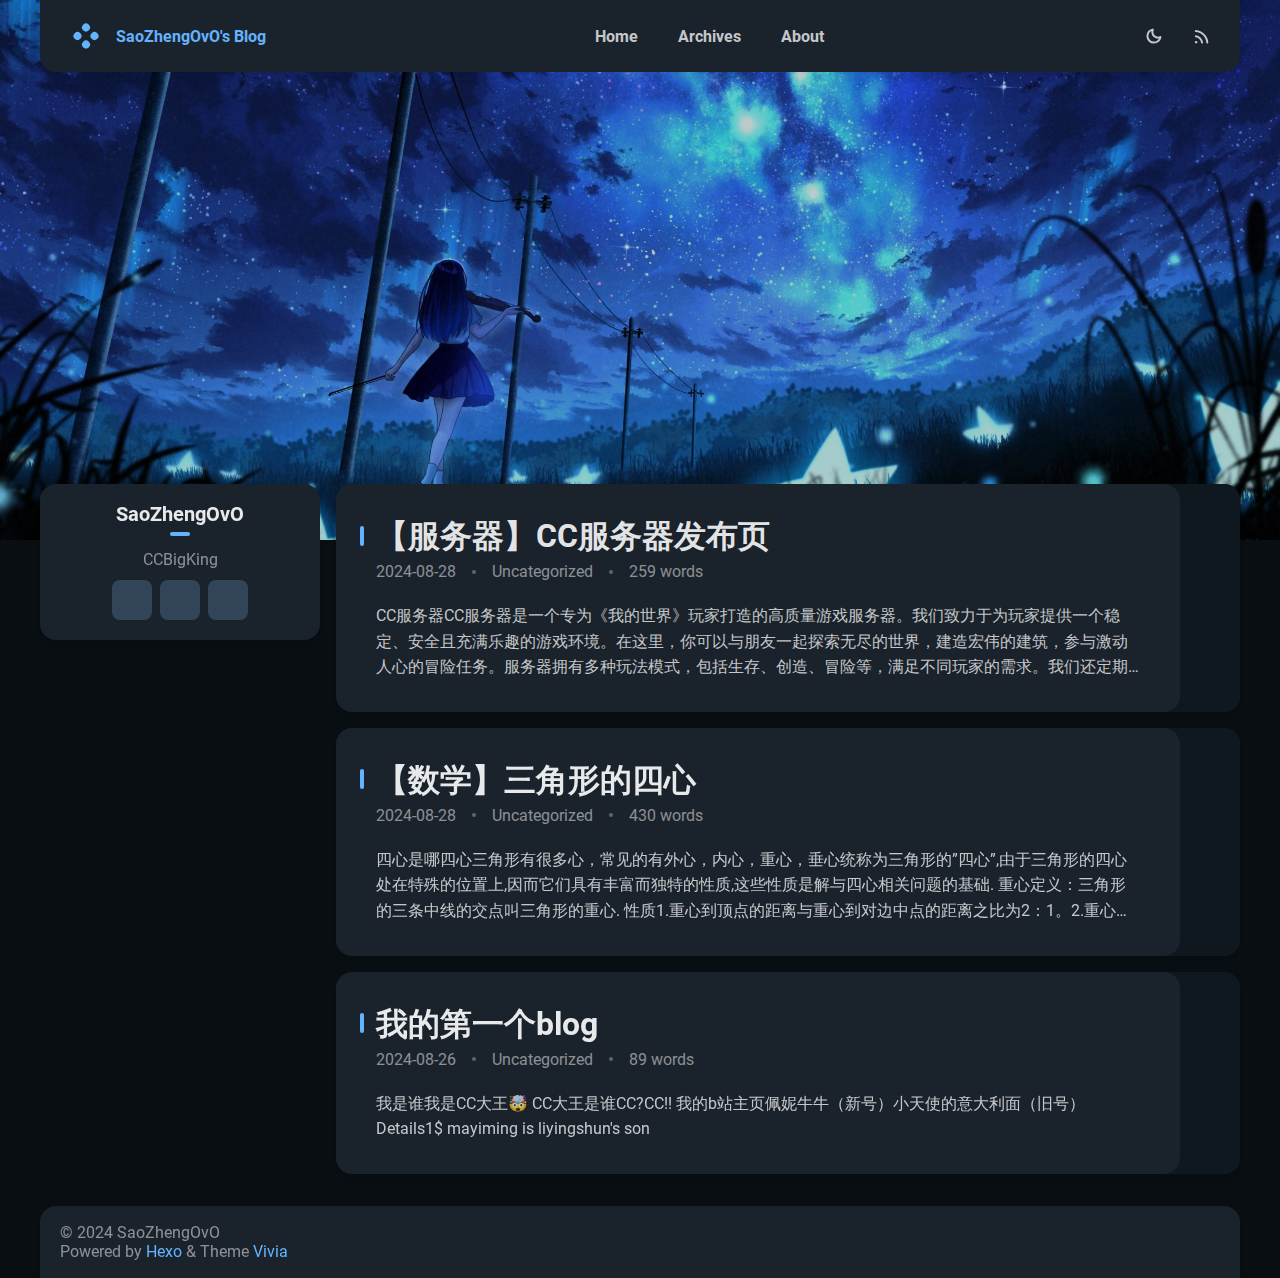
==== index.html @ dea4bc6b "Site updated: 2024-09-16 22:11:52" ====
<!DOCTYPE html>


<html theme="dark" showBanner="true" hasBanner="true" > 
<link href="https://cdn.staticfile.org/font-awesome/6.4.2/css/fontawesome.min.css" rel="stylesheet">
<link href="https://cdn.staticfile.org/font-awesome/6.4.2/css/brands.min.css" rel="stylesheet">
<link href="https://cdn.staticfile.org/font-awesome/6.4.2/css/solid.min.css" rel="stylesheet">
<script src="/js/color.global.min.js" ></script>
<script src="/js/load-settings.js" ></script>
<head>
  <meta charset="utf-8">
  
  
  

  
  <title>SaoZhengOvO&#39;s Blog</title>
  <meta name="viewport" content="width=device-width, initial-scale=1, shrink-to-fit=no">

  <link rel="preload" href="/css/fonts/Roboto-Regular.ttf" as="font" type="font/ttf" crossorigin="anonymous">
  <link rel="preload" href="/css/fonts/Roboto-Bold.ttf" as="font" type="font/ttf" crossorigin="anonymous">

  <meta name="description" content="SaoZhengOvO’s Personal Blog">
<meta property="og:type" content="website">
<meta property="og:title" content="SaoZhengOvO&#39;s Blog">
<meta property="og:url" content="https://saozhengovo.github.io/index.html">
<meta property="og:site_name" content="SaoZhengOvO&#39;s Blog">
<meta property="og:description" content="SaoZhengOvO’s Personal Blog">
<meta property="og:locale">
<meta property="article:author" content="SaoZhengOvO">
<meta name="twitter:card" content="summary">
  
    <link rel="alternate" href="/atom.xml" title="SaoZhengOvO's Blog" type="application/atom+xml">
  
  
    <link rel="shortcut icon" href="/ICON.ico">
  
  
<link rel="stylesheet" href="/css/style.css">

<meta name="generator" content="Hexo 7.3.0"></head>

<body>
  
  
    
<div id="banner" class=" is_home ">
  <img src="/Banner.jpg" itemprop="image">
  <div id="banner-dim"></div>
</div>
 
   
  <div id="main-grid" class="  ">
    <div id="nav" class=" is_home "  >
      <navbar id="navbar">
  <nav id="title-nav">
    <a href="/">
      <div id="vivia-logo">
        <div class="dot"></div>
        <div class="dot"></div>
        <div class="dot"></div>
        <div class="dot"></div>
      </div>
      <div>SaoZhengOvO's Blog </div>
    </a>
  </nav>
  <nav id="main-nav">
    
      <a class="main-nav-link" href="/">Home</a>
    
      <a class="main-nav-link" href="/archives">Archives</a>
    
      <a class="main-nav-link" href="/about">About</a>
    
  </nav>
  <nav id="sub-nav">
    <a id="theme-btn" class="nav-icon">
      <span class="light-mode-icon"><svg xmlns="http://www.w3.org/2000/svg" height="20" viewBox="0 -960 960 960" width="20"><path d="M438.5-829.913v-48q0-17.452 11.963-29.476 11.964-12.024 29.326-12.024 17.363 0 29.537 12.024t12.174 29.476v48q0 17.452-11.963 29.476-11.964 12.024-29.326 12.024-17.363 0-29.537-12.024T438.5-829.913Zm0 747.826v-48q0-17.452 11.963-29.476 11.964-12.024 29.326-12.024 17.363 0 29.537 12.024t12.174 29.476v48q0 17.452-11.963 29.476-11.964 12.024-29.326 12.024-17.363 0-29.537-12.024T438.5-82.087ZM877.913-438.5h-48q-17.452 0-29.476-11.963-12.024-11.964-12.024-29.326 0-17.363 12.024-29.537t29.476-12.174h48q17.452 0 29.476 11.963 12.024 11.964 12.024 29.326 0 17.363-12.024 29.537T877.913-438.5Zm-747.826 0h-48q-17.452 0-29.476-11.963-12.024-11.964-12.024-29.326 0-17.363 12.024-29.537T82.087-521.5h48q17.452 0 29.476 11.963 12.024 11.964 12.024 29.326 0 17.363-12.024 29.537T130.087-438.5Zm660.174-290.87-34.239 32q-12.913 12.674-29.565 12.174-16.653-.5-29.327-13.174-12.674-12.673-12.554-28.826.12-16.152 12.794-28.826l33-35q12.913-12.674 30.454-12.674t30.163 12.847q12.709 12.846 12.328 30.826-.38 17.98-13.054 30.653ZM262.63-203.978l-32 34q-12.913 12.674-30.454 12.674t-30.163-12.847q-12.709-12.846-12.328-30.826.38-17.98 13.054-30.653l33.239-31q12.913-12.674 29.565-12.174 16.653.5 29.327 13.174 12.674 12.673 12.554 28.826-.12 16.152-12.794 28.826Zm466.74 33.239-32-33.239q-12.674-12.913-12.174-29.565.5-16.653 13.174-29.327 12.673-12.674 28.826-13.054 16.152-.38 28.826 12.294l35 33q12.674 12.913 12.674 30.454t-12.847 30.163q-12.846 12.709-30.826 12.328-17.98-.38-30.653-13.054ZM203.978-697.37l-34-33q-12.674-12.913-13.174-29.945-.5-17.033 12.174-29.707t31.326-13.293q18.653-.62 31.326 13.054l32 34.239q11.674 12.913 11.174 29.565-.5 16.653-13.174 29.327-12.673 12.674-28.826 12.554-16.152-.12-28.826-12.794ZM480-240q-100 0-170-70t-70-170q0-100 70-170t170-70q100 0 170 70t70 170q0 100-70 170t-170 70Zm-.247-82q65.703 0 111.475-46.272Q637-414.544 637-480.247t-45.525-111.228Q545.95-637 480.247-637t-111.475 45.525Q323-545.95 323-480.247t45.525 111.975Q414.05-322 479.753-322ZM481-481Z"/></svg></span>
      <span class="dark-mode-icon"><svg xmlns="http://www.w3.org/2000/svg" height="20" viewBox="0 -960 960 960" width="20"><path d="M480.239-116.413q-152.63 0-258.228-105.478Q116.413-327.37 116.413-480q0-130.935 77.739-227.435t206.304-125.043q43.022-9.631 63.87 10.869t3.478 62.805q-8.891 22.043-14.315 44.463-5.424 22.42-5.424 46.689 0 91.694 64.326 155.879 64.325 64.186 156.218 64.186 24.369 0 46.978-4.946 22.609-4.945 44.413-14.076 42.826-17.369 62.967 1.142 20.142 18.511 10.511 61.054Q807.174-280 712.63-198.206q-94.543 81.793-232.391 81.793Zm0-95q79.783 0 143.337-40.217 63.554-40.218 95.793-108.283-15.608 4.044-31.097 5.326-15.49 1.283-31.859.805-123.706-4.066-210.777-90.539-87.071-86.473-91.614-212.092-.24-16.369.923-31.978 1.164-15.609 5.446-30.978-67.826 32.478-108.282 96.152Q211.652-559.543 211.652-480q0 111.929 78.329 190.258 78.329 78.329 190.258 78.329ZM466.13-465.891Z"/></svg></span>
    </a>
    
      <a id="nav-rss-link" class="nav-icon mobile-hide" href="/atom.xml" title="RSS Feed">
        <svg xmlns="http://www.w3.org/2000/svg" height="20" viewBox="0 -960 960 960" width="20"><path d="M198-120q-25.846 0-44.23-18.384-18.384-18.385-18.384-44.23 0-25.846 18.384-44.23 18.384-18.385 44.23-18.385 25.846 0 44.23 18.385 18.384 18.384 18.384 44.23 0 25.845-18.384 44.23Q223.846-120 198-120Zm538.385 0q-18.846 0-32.923-13.769-14.076-13.769-15.922-33.23-8.692-100.616-51.077-188.654-42.385-88.039-109.885-155.539-67.5-67.501-155.539-109.885Q283-663.462 182.385-672.154q-19.461-1.846-33.23-16.23-13.769-14.385-13.769-33.846t14.076-32.922q14.077-13.461 32.923-12.23 120.076 8.692 226.038 58.768 105.961 50.077 185.73 129.846 79.769 79.769 129.846 185.731 50.077 105.961 58.769 226.038 1.231 18.846-12.538 32.922Q756.461-120 736.385-120Zm-252 0q-18.231 0-32.423-13.461t-18.653-33.538Q418.155-264.23 348.886-333.5q-69.27-69.27-166.501-84.423-20.077-4.462-33.538-18.961-13.461-14.5-13.461-33.346 0-19.076 13.884-33.23 13.884-14.153 33.115-10.922 136.769 15.384 234.384 112.999 97.615 97.615 112.999 234.384 3.231 19.23-10.538 33.115Q505.461-120 484.385-120Z"/></svg>
      </a>
    
    <div id="nav-menu-btn" class="nav-icon">
      <svg xmlns="http://www.w3.org/2000/svg" height="20" viewBox="0 -960 960 960" width="20"><path d="M177.37-252.282q-17.453 0-29.477-11.964-12.024-11.963-12.024-29.326t12.024-29.537q12.024-12.174 29.477-12.174h605.26q17.453 0 29.477 11.964 12.024 11.963 12.024 29.326t-12.024 29.537q-12.024 12.174-29.477 12.174H177.37Zm0-186.218q-17.453 0-29.477-11.963-12.024-11.964-12.024-29.326 0-17.363 12.024-29.537T177.37-521.5h605.26q17.453 0 29.477 11.963 12.024 11.964 12.024 29.326 0 17.363-12.024 29.537T782.63-438.5H177.37Zm0-186.217q-17.453 0-29.477-11.964-12.024-11.963-12.024-29.326t12.024-29.537q12.024-12.174 29.477-12.174h605.26q17.453 0 29.477 11.964 12.024 11.963 12.024 29.326t-12.024 29.537q-12.024 12.174-29.477 12.174H177.37Z"/></svg>
    </div>
  </nav>
</navbar>
<div id="nav-dropdown" class="hidden">
  <div id="dropdown-link-list">
    
      <a class="nav-dropdown-link" href="/">Home</a>
    
      <a class="nav-dropdown-link" href="/archives">Archives</a>
    
      <a class="nav-dropdown-link" href="/about">About</a>
    
    
      <a class="nav-dropdown-link" href="/atom.xml" title="RSS Feed">RSS</a>
     
    </div>
</div>
<script>
  let dropdownBtn = document.getElementById("nav-menu-btn");
  let dropdownEle = document.getElementById("nav-dropdown");
  dropdownBtn.onclick = function() {
    dropdownEle.classList.toggle("hidden");
  }
</script>
    </div>
    <div id="sidebar-wrapper">
      <sidebar id="sidebar">
  
    <div class="widget-wrap">
  <div class="info-card">
    <div class="avatar">
      
      <div class="img-dim"></div>
    </div>
    <div class="info">
      <div class="username">SaoZhengOvO </div>
      <div class="dot"></div>
      <div class="subtitle">CCBigKing </div>
      <div class="link-list">
        
          <a class="link-btn" target="_blank" rel="noopener" href="https://space.bilibili.com/556184286" title="BiliBili"><i class="fa-brands fa-bilibili"></i></a>
        
          <a class="link-btn" target="_blank" rel="noopener" href="https://store.steampowered.com" title="Steam"><i class="fa-brands fa-steam"></i></a>
        
          <a class="link-btn" target="_blank" rel="noopener" href="https://github.com/SaoZhengOvO" title="GitHub"><i class="fa-brands fa-github"></i></a>
         
      </div>  
    </div>
  </div>
</div>

  
  <div class="sticky">
    
      



    
      

    
  </div>
</sidebar>
    </div>
    <div id="content-body">
      
   


<article id="post-minecraft-server-post" class="h-entry article article-type-post" itemprop="blogPost" itemscope itemtype="https://schema.org/BlogPosting">
   
  <div class="article-inner">
    <div class="article-main">
      <header class="article-header">
        
<div class="main-title-bar">
  <div class="main-title-dot"></div>
  
    
      <h1 itemprop="name">
        <a class="p-name article-title" href="/2024/08/28/minecraft-server-post/">【服务器】CC服务器发布页</a>
      </h1>
    
  
</div>

        <div class='meta-info-bar'>
          <div class="meta-info">
  <time class="dt-published" datetime="2024-08-28T07:53:16.000Z" itemprop="datePublished">2024-08-28</time>
</div>
          <div class="need-seperator meta-info">
            <div class="meta-cate-flex">
  
    Uncategorized 
   
</div>
  
          </div>
          <div class="wordcount need-seperator meta-info">
            259 words 
          </div>
        </div>
        
      </header>
      <div class="e-content article-entry" itemprop="articleBody">
        
          <div class="truncate-text">
            
              CC服务器CC服务器是一个专为《我的世界》玩家打造的高质量游戏服务器。我们致力于为玩家提供一个稳定、安全且充满乐趣的游戏环境。在这里，你可以与朋友一起探索无尽的世界，建造宏伟的建筑，参与激动人心的冒险任务。服务器拥有多种玩法模式，包括生存、创造、冒险等，满足不同玩家的需求。我们还定期举办各种活动和比赛，丰富玩家的游戏体验。无论你是新手还是老玩家，CC服务器都欢迎你的加入，让我们一起创造属于我们的《我的世界》传奇！（Powered by ChatGPT4o）
官方kook频道https://kook.top/kPOY9B

            
          </div>
        
      </div>

         
    </div>
    
     
    <a class="right-panel  non-pic  "
      
      href="/2024/08/28/minecraft-server-post/" 
    >
       
      <i class="fa-solid fa-angle-right non-pic"></i>
       
    </a>
     
  </div>
  
</article>






   


<article id="post-the-four-hearts-of-triangle" class="h-entry article article-type-post" itemprop="blogPost" itemscope itemtype="https://schema.org/BlogPosting">
   
  <div class="article-inner">
    <div class="article-main">
      <header class="article-header">
        
<div class="main-title-bar">
  <div class="main-title-dot"></div>
  
    
      <h1 itemprop="name">
        <a class="p-name article-title" href="/2024/08/28/the-four-hearts-of-triangle/">【数学】三角形的四心</a>
      </h1>
    
  
</div>

        <div class='meta-info-bar'>
          <div class="meta-info">
  <time class="dt-published" datetime="2024-08-28T07:53:16.000Z" itemprop="datePublished">2024-08-28</time>
</div>
          <div class="need-seperator meta-info">
            <div class="meta-cate-flex">
  
    Uncategorized 
   
</div>
  
          </div>
          <div class="wordcount need-seperator meta-info">
            430 words 
          </div>
        </div>
        
      </header>
      <div class="e-content article-entry" itemprop="articleBody">
        
          <div class="truncate-text">
            
              四心是哪四心三角形有很多心，常见的有外心，内心，重心，垂心统称为三角形的”四心”,由于三角形的四心处在特殊的位置上,因而它们具有丰富而独特的性质,这些性质是解与四心相关问题的基础.
重心定义：三角形的三条中线的交点叫三角形的重心.
性质1.重心到顶点的距离与重心到对边中点的距离之比为2：1。2.重心和三角形3个顶点的连线的任意一条连线将三角形面积平分。3.重心是三角形内到三边距离之积最大的点。
外心定义：三角形三边的垂直平分线的交点叫三角形的外心.
性质1.三角形的外接圆有且只有一个，其外心是唯一的，但一个圆的内接三角形却有无数个，这些三角形的外心重合。
内心定义：三角形的内心是三角形三条角平分线的交点(或内切圆的圆心)。
性质三角形的内心到三边的距离相等，都等于内切圆半径r
参考文章https://baijiahao.baidu.com/s?id=1603137927895039241https://zhuanlan.zhihu.com/p/191027421

            
          </div>
        
      </div>

         
    </div>
    
     
    <a class="right-panel  non-pic  "
      
      href="/2024/08/28/the-four-hearts-of-triangle/" 
    >
       
      <i class="fa-solid fa-angle-right non-pic"></i>
       
    </a>
     
  </div>
  
</article>






   


<article id="post-hello-world" class="h-entry article article-type-post" itemprop="blogPost" itemscope itemtype="https://schema.org/BlogPosting">
   
  <div class="article-inner">
    <div class="article-main">
      <header class="article-header">
        
<div class="main-title-bar">
  <div class="main-title-dot"></div>
  
    
      <h1 itemprop="name">
        <a class="p-name article-title" href="/2024/08/26/hello-world/">我的第一个blog</a>
      </h1>
    
  
</div>

        <div class='meta-info-bar'>
          <div class="meta-info">
  <time class="dt-published" datetime="2024-08-26T07:59:22.831Z" itemprop="datePublished">2024-08-26</time>
</div>
          <div class="need-seperator meta-info">
            <div class="meta-cate-flex">
  
    Uncategorized 
   
</div>
  
          </div>
          <div class="wordcount need-seperator meta-info">
            89 words 
          </div>
        </div>
        
      </header>
      <div class="e-content article-entry" itemprop="articleBody">
        
          <div class="truncate-text">
            
              我是谁我是CC大王🤯
CC大王是谁CC?CC!!
我的b站主页佩妮牛牛（新号）小天使的意大利面（旧号）
Details1$ mayiming is liyingshun&#x27;s son


            
          </div>
        
      </div>

         
    </div>
    
     
    <a class="right-panel  non-pic  "
      
      href="/2024/08/26/hello-world/" 
    >
       
      <i class="fa-solid fa-angle-right non-pic"></i>
       
    </a>
     
  </div>
  
</article>








    </div>
    <div id="footer-wrapper">
      <footer id="footer">
  
  <div id="footer-info" class="inner">
    
    &copy; 2024 SaoZhengOvO<br>
    Powered by <a href="https://hexo.io/" target="_blank">Hexo</a> & Theme <a target="_blank" rel="noopener" href="https://github.com/saicaca/hexo-theme-vivia">Vivia</a>
  </div>
</footer>

    </div>
    <div class="back-to-top-wrapper">
    <button id="back-to-top-btn" class="back-to-top-btn hide" onclick="topFunction()">
        <i class="fa-solid fa-angle-up"></i>
    </button>
</div>

<script>
    function topFunction() {
        window.scroll({ top: 0, behavior: 'smooth' });
    }
    let btn = document.getElementById('back-to-top-btn');
    function scrollFunction() {
        if (document.body.scrollTop > 600 || document.documentElement.scrollTop > 600) {
            btn.classList.remove('hide')
        } else {
            btn.classList.add('hide')
        }
    }
    window.onscroll = function() {
        scrollFunction();
    }
</script>

  </div>
  <script src="/js/light-dark-switch.js"></script>
</body>
</html>
---- css/style.css ----
:root {
  --neut-L90: rgba(255,255,255,0.9);
  --neut-L75: rgba(255,255,255,0.75);
  --neut-L50: rgba(255,255,255,0.5);
  --neut-L30: rgba(255,255,255,0.3);
  --neut-L10: rgba(255,255,255,0.1);
  --banner-dim: rgba(0,0,0,0.2);
  --primary-hue: 250;
  --main-title: rgba(255,255,255,0.9);
  --btn-content: var(--neut-L75);
  --btn-content-hover: var(--btn-content);
  --card-btn-bg: var(--card-background);
  --card-btn-icon: var(--primary);
  --btn-text-neutral-text: var(--neut-L75);
  --btn-text-content: var(--primary);
  --btn-text-light-text: var(--primary);
  --title-hover: var(--primary);
  --light-dot: var(--primary);
  --article-meta: rgba(255,255,255,0.5);
  --article-text: rgba(255,255,255,0.75);
  --info-name: rgba(255,255,255,0.9);
  --info-sub: rgba(255,255,255,0.5);
  --link: var(--primary);
  --color-picker-border: var(--primary);
  --color-picker-thumb: var(--primary);
  --pagenav-curr-bg: var(--primary);
  --widget-title: var(--main-title);
  --archive-year: var(--neut-L75);
  --archive-date: var(--neut-L50);
  --archive-title: var(--neut-L75);
  --archive-tags: var(--neut-L30);
  --archive-dashline: var(--neut-L10);
  --primary-btn-bg: var(--primary);
  --img-overlay: rgba(0,0,0,0.1);
  --sidebar-width: 280px;
  --display-light-icon: 0;
  --display-dark-icon: 1;
}
@supports (color: oklch(0 0 0)) {
  :root {
    --primary: oklch(0.75 0.14 var(--primary-hue));
    --nav-dropdown-bg: oklch(0.2 0.02 var(--primary-hue));
    --page-background: oklch(0.16 0.014 var(--primary-hue));
    --card-background: oklch(0.25 0.02 var(--primary-hue));
    --btn-bg: oklch(0.38 0.04 var(--primary-hue));
    --btn-hover: oklch(0.45 0.045 var(--primary-hue));
    --btn-active: oklch(0.5 0.05 var(--primary-hue));
    --card-btn-hover: oklch(0.3 0.03 var(--primary-hue));
    --card-btn-active: oklch(0.35 0.035 var(--primary-hue));
    --btn-text-hover: oklch(0.2 0.02 var(--primary-hue));
    --btn-text-active: oklch(0.17 0.017 var(--primary-hue));
    --timeline-dim-dot: oklch(0.5 0.05 var(--primary-hue));
    --title-active: oklch(0.65 0.12 var(--primary-hue));
    --tag-dot: oklch(0.25 0.02 var(--primary-hue));
    --highlight-selection: oklch(0.35 0.035 var(--primary-hue));
    --article-code-bg: oklch(0.4 0.04 var(--primary-hue));
    --article-block: oklch(0.2 0.02 var(--primary-hue));
    --link-hover-bg: oklch(0.4 0.08 var(--primary-hue));
    --link-active-bg: oklch(0.35 0.07 var(--primary-hue));
    --blockquote-bg: oklch(0.2 0.02 var(--primary-hue));
    --color-picker-range: oklch(0.4 0.04 var(--primary-hue));
    --badge-bg: oklch(0.75 0.12 var(--primary-hue));
    --text-on-light: oklch(0.25 0.02 var(--primary-hue));
    --pagenav-curr-text: oklch(0.25 0.02 var(--primary-hue));
    --input-field: oklch(0.2 0.02 var(--primary-hue));
    --primary-btn-text: oklch(0.25 0.02 var(--primary-hue));
    --enter-btn-bg: oklch(0.2 0.02 var(--primary-hue));
    --enter-btn-hover: oklch(0.3 0.03 var(--primary-hue));
    --enter-btn-active: oklch(0.35 0.035 var(--primary-hue));
    --selection-bg: oklch(0.4 0.08 var(--primary-hue));
    --code-block-selection-bg: oklch(0.4 0.08 var(--primary-hue));
  }
}
@supports not (color: oklch(0 0 0)) {
  :root {
    --primary: #63b3ff;
    --nav-dropdown-bg: #0f171f;
    --page-background: #090e13;
    --card-background: #1a222b;
    --btn-bg: #324457;
    --btn-hover: #42576e;
    --btn-active: #4d667f;
    --card-btn-hover: #222f3c;
    --card-btn-active: #2d3c4c;
    --btn-text-hover: #0f171f;
    --btn-text-active: #0a1017;
    --timeline-dim-dot: #4d667f;
    --title-active: #5194d5;
    --tag-dot: #1a222b;
    --highlight-selection: #2d3c4c;
    --article-code-bg: #374a5d;
    --article-block: #0f171f;
    --link-hover-bg: #224a71;
    --link-active-bg: #1b3c5d;
    --blockquote-bg: #0f171f;
    --color-picker-range: #374a5d;
    --badge-bg: #70b3f7;
    --text-on-light: #1a222b;
    --pagenav-curr-text: #1a222b;
    --input-field: #0f171f;
    --primary-btn-text: #1a222b;
    --enter-btn-bg: #0f171f;
    --enter-btn-hover: #222f3c;
    --enter-btn-active: #2d3c4c;
    --selection-bg: #224a71;
    --code-block-selection-bg: #224a71;
  }
}
:root[theme='light'] {
  --card-background: #fff;
  --banner-dim: none;
  --neut-L90: rgba(0,0,0,0.9);
  --neut-L75: rgba(0,0,0,0.75);
  --neut-L50: rgba(0,0,0,0.5);
  --neut-L30: rgba(0,0,0,0.3);
  --neut-L10: rgba(0,0,0,0.1);
  --main-title: rgba(0,0,0,0.9);
  --article-meta: rgba(0,0,0,0.5);
  --article-text: rgba(0,0,0,0.75);
  --btn-text-neutral-text: rgba(0,0,0,0.75);
  --info-name: rgba(0,0,0,0.9);
  --info-sub: rgba(0,0,0,0.5);
  --tag-dot: var(--btn-content);
  --img-overlay: rgba(0,0,0,0);
  --pagenav-curr-text: rgba(255,255,255,0.9);
  --primary-btn-text: rgba(255,255,255,0.9);
  --display-light-icon: 1;
  --display-dark-icon: 0;
}
@supports (color: oklch(0 0 0)) {
  :root[theme='light'] {
    --primary: oklch(0.7 0.14 var(--primary-hue));
    --page-background: oklch(0.95 0.01 var(--primary-hue));
    --nav-dropdown-bg: oklch(0.98 0.005 var(--primary-hue));
    --btn-bg: oklch(0.95 0.025 var(--primary-hue));
    --btn-content: oklch(0.55 0.12 var(--primary-hue));
    --btn-hover: oklch(0.9 0.05 var(--primary-hue));
    --btn-active: oklch(0.85 0.08 var(--primary-hue));
    --btn-text-hover: oklch(0.95 0.025 var(--primary-hue));
    --btn-text-active: oklch(0.98 0.01 var(--primary-hue));
    --btn-text-content: oklch(0.7 0.14 var(--primary-hue));
    --card-btn-hover: oklch(0.98 0.005 var(--primary-hue));
    --card-btn-active: oklch(0.9 0.03 var(--primary-hue));
    --title-active: oklch(0.6 0.12 var(--primary-hue));
    --link-hover-bg: oklch(0.95 0.025 var(--primary-hue));
    --link-active-bg: oklch(0.9 0.05 var(--primary-hue));
    --article-code-bg: oklch(0.95 0.02 var(--primary-hue));
    --blockquote-bg: oklch(0.98 0.005 var(--primary-hue));
    --badge-bg: oklch(0.95 0.02 var(--primary-hue));
    --text-on-light: oklch(0.55 0.12 var(--primary-hue));
    --color-picker-range: oklch(0.95 0.02 var(--primary-hue));
    --input-field: oklch(0.98 0.005 var(--primary-hue));
    --enter-btn-bg: oklch(0.98 0.005 var(--primary-hue));
    --enter-btn-hover: oklch(0.96 0.015 var(--primary-hue));
    --enter-btn-active: oklch(0.9 0.03 var(--primary-hue));
    --selection-bg: oklch(0.9 0.05 var(--primary-hue));
  }
}
@supports not (color: oklch(0 0 0)) {
  :root[theme='light'] {
    --primary: #53a3f2;
    --page-background: #eaeff5;
    --nav-dropdown-bg: #f6f9fc;
    --btn-bg: #e2f0ff;
    --btn-content: #3275b4;
    --btn-hover: #c6e1ff;
    --btn-active: #a6d2ff;
    --btn-text-hover: #e2f0ff;
    --btn-text-active: #f4f9ff;
    --btn-text-content: #53a3f2;
    --card-btn-hover: #f6f9fc;
    --card-btn-active: #d0e0f2;
    --title-active: #4284c5;
    --link-hover-bg: #e2f0ff;
    --link-active-bg: #c6e1ff;
    --article-code-bg: #e5f0fc;
    --blockquote-bg: #f6f9fc;
    --badge-bg: #e5f0fc;
    --text-on-light: #3275b4;
    --color-picker-range: #e5f0fc;
    --input-field: #f6f9fc;
    --enter-btn-bg: #f6f9fc;
    --enter-btn-hover: #ebf3fc;
    --enter-btn-active: #d0e0f2;
    --selection-bg: #c6e1ff;
  }
}
body {
  width: 100%;
}
body:before,
body:after {
  content: "";
  display: table;
}
body:after {
  clear: both;
}
html,
body,
div,
span,
applet,
object,
iframe,
h1,
h2,
h3,
h4,
h5,
h6,
p,
blockquote,
pre,
a,
abbr,
acronym,
address,
big,
cite,
code,
del,
dfn,
em,
img,
ins,
kbd,
q,
s,
samp,
small,
strike,
strong,
sub,
sup,
tt,
var,
dl,
dt,
dd,
ol,
ul,
li,
fieldset,
form,
label,
legend,
table,
caption,
tbody,
tfoot,
thead,
tr,
th,
td {
  margin: 0;
  padding: 0;
  border: 0;
  outline: 0;
  font-weight: inherit;
  font-style: inherit;
  font-family: inherit;
  font-size: 100%;
  vertical-align: baseline;
}
body {
  line-height: 1;
  color: #000;
  background: #fff;
}
ol,
ul {
  list-style: none;
}
table {
  border-collapse: separate;
  border-spacing: 0;
  vertical-align: middle;
}
caption,
th,
td {
  text-align: left;
  font-weight: normal;
  vertical-align: middle;
}
a img {
  border: none;
}
a {
  text-decoration: none;
}
@font-face {
  font-family: Roboto;
  font-style: normal;
  font-weight: 400;
  src: url("fonts/Roboto-Regular.ttf") format("truetype");
}
@font-face {
  font-family: Roboto;
  font-style: normal;
  font-weight: 700;
  src: url("fonts/Roboto-Bold.ttf") format("truetype");
}
body,
#container {
  overflow-x: hidden;
  height: 100%;
}
body {
  font: 16px "Roboto", -apple-system, BlinkMacSystemFont, "Segoe UI", "Oxygen", "Ubuntu", "Cantarell", "Fira Sans", "Droid Sans", "Helvetica Neue", sans-serif;
  -webkit-text-size-adjust: 100%;
  background: var(--page-background);
  background-size: 240px;
  background-blend-mode: overlay;
  -webkit-transition: background 0.15s ease-out, color 0.15s ease-out;
  -moz-transition: background 0.15s ease-out, color 0.15s ease-out;
  -ms-transition: background 0.15s ease-out, color 0.15s ease-out;
  transition: background 0.15s ease-out, color 0.15s ease-out;
}

#main-grid {
  grid-template-columns: min(30%, var(--sidebar-width)) auto;
  grid-template-rows: auto auto auto;
}
#main-grid.right-sidebar {
  grid-template-columns: auto min(30%, var(--sidebar-width));
}
#main-grid {
  display: grid;
  max-width: 1200px;
  min-height: 100vh;
  grid-template-rows: auto 1fr auto;
  margin: auto;
  position: relative;
  grid-gap: 16px;
}
#main-grid #nav {
  grid-column-start: 1;
  grid-column-end: 3;
  -webkit-transition: height 0.15s ease-out;
  -moz-transition: height 0.15s ease-out;
  -ms-transition: height 0.15s ease-out;
  transition: height 0.15s ease-out;
}
#main-grid #sidebar-wrapper {
  grid-row: 2;
  grid-column: 1;
}
#main-grid #content-body {
  grid-column: 2;
  grid-row: 2;
  overflow: auto;
}
#main-grid #footer-wrapper {
  grid-row: 3;
  grid-column-start: 1;
  grid-column-end: 3;
}
#main-grid.right-sidebar #sidebar-wrapper {
  grid-column: 2;
}
#main-grid.right-sidebar #content-body {
  grid-column: 1;
}
@media screen and (max-width: 767px) {
  #main-grid {
    grid-template-columns: auto auto;
  }
  #main-grid #sidebar-wrapper {
    grid-row: 3;
    grid-column-start: 1;
    grid-column-end: 3;
    margin-top: 48px;
  }
  #main-grid #content-body {
    grid-column-start: 1;
    grid-column-end: 3;
  }
  #main-grid #footer-wrapper {
    grid-row: 4;
  }
}
@media screen and (min-width: 768px) and (max-width: 1023px) {
  #main-grid {
    grid-template-columns: auto auto;
  }
  #main-grid #sidebar-wrapper {
    grid-row: 3;
    grid-column-start: 1;
    grid-column-end: 3;
    margin-top: 48px;
  }
  #main-grid #content-body {
    grid-column-start: 1;
    grid-column-end: 3;
  }
  #main-grid #footer-wrapper {
    grid-row: 4;
  }
}
#main {
  position: relative;
}
.clear {
  clear: both;
}
#container {
  position: relative;
}
#nav,
#sidebar-wrapper,
#content-body,
#footer-wrapper,
#back-to-top-btn {
  filter: drop-shadow(0px 4px 4px rgba(0,0,0,0.01));
}
.img-dim {
  width: 100%;
  height: 100%;
  background: var(--img-overlay);
  position: absolute;
  -webkit-transition: background 0.15s ease-out;
  -moz-transition: background 0.15s ease-out;
  -ms-transition: background 0.15s ease-out;
  transition: background 0.15s ease-out;
}
::selection {
  background-color: var(--selection-bg);
}
.article-date,
.article-category-link,
.archive-year {
  text-decoration: none;
  text-transform: uppercase;
  letter-spacing: 2px;
  color: #999;
  margin-bottom: 1em;
  margin-left: 5px;
  line-height: 1em;
  text-shadow: 0 1px #fff;
  font-weight: bold;
}
.archive-article-inner {
  background: #fff;
  -webkit-box-shadow: 1px 2px 3px #ddd;
  box-shadow: 1px 2px 3px #ddd;
  border: 1px solid #ddd;
  border-radius: 3px;
}
navbar,
.article-inner,
#article-nav .article-nav-btn,
.comment-card,
#page-nav #num-bar,
#page-nav .page-nav-btn,
.archive-main-card,
.back-to-top-btn,
.widget,
.info-card {
  background: var(--card-background);
  border-radius: 16px;
  -webkit-transition: background 0.15s ease-out;
  -moz-transition: background 0.15s ease-out;
  -ms-transition: background 0.15s ease-out;
  transition: background 0.15s ease-out;
}
.article-tag-list-link,
.widget-tag-list-link,
.info-card .link-list .link-btn {
  background: var(--btn-bg);
  border-radius: 8px;
  color: var(--btn-content);
  -webkit-transition: background 0.15s ease-out, color 0.15s ease-out;
  -moz-transition: background 0.15s ease-out, color 0.15s ease-out;
  -ms-transition: background 0.15s ease-out, color 0.15s ease-out;
  transition: background 0.15s ease-out, color 0.15s ease-out;
  cursor: pointer;
  border: none;
  display: -webkit-box;
  display: -moz-box;
  display: -webkit-flex;
  display: -ms-flexbox;
  display: box;
  display: flex;
  -webkit-box-pack: center;
  -moz-box-pack: center;
  -ms-flex-pack: center;
  -webkit-justify-content: center;
  justify-content: center;
  -webkit-box-align: center;
  -moz-box-align: center;
  -ms-flex-align: center;
  -webkit-align-items: center;
  align-items: center;
}
.article-tag-list-link:hover,
.widget-tag-list-link:hover,
.info-card .link-list .link-btn:hover {
  color: var(--btn-content-hover);
  background: var(--btn-hover);
}
.article-tag-list-link:active,
.widget-tag-list-link:active,
.info-card .link-list .link-btn:active {
  background: var(--btn-active);
}
#article-nav .article-nav-btn,
.back-to-top-btn {
  display: -webkit-box;
  display: -moz-box;
  display: -webkit-flex;
  display: -ms-flexbox;
  display: box;
  display: flex;
  -webkit-box-pack: center;
  -moz-box-pack: center;
  -ms-flex-pack: center;
  -webkit-justify-content: center;
  justify-content: center;
  -webkit-box-align: center;
  -moz-box-align: center;
  -ms-flex-align: center;
  -webkit-align-items: center;
  align-items: center;
}
#article-nav .article-nav-btn:hover,
.back-to-top-btn:hover {
  background: var(--card-btn-hover);
}
#article-nav .article-nav-btn:active,
.back-to-top-btn:active {
  background: var(--card-btn-active);
}
.article-tag-list-link,
.widget-tag-list-link {
  height: 32px;
  padding: 0 12px;
  font-size: 14px;
}
.article-title,
.comment-card .main-title,
.archive-main-card .archive-title {
  text-decoration: none;
  font-size: 32px;
  font-weight: bold;
  color: var(--main-title);
  line-height: 40px;
  -webkit-transition: color 0.15s ease-out;
  -moz-transition: color 0.15s ease-out;
  -ms-transition: color 0.15s ease-out;
  transition: color 0.15s ease-out;
  position: relative;
}
@media screen and (max-width: 767px) {
  .article-title,
  .comment-card .main-title,
  .archive-main-card .archive-title {
    font-size: 28px;
  }
}
.article-entry a,
#footer a {
  color: var(--link);
  border-radius: 6px;
  -webkit-transition: background 0.15s ease-out, color 0.15s ease-out, outline 0.15s ease-out;
  -moz-transition: background 0.15s ease-out, color 0.15s ease-out, outline 0.15s ease-out;
  -ms-transition: background 0.15s ease-out, color 0.15s ease-out, outline 0.15s ease-out;
  transition: background 0.15s ease-out, color 0.15s ease-out, outline 0.15s ease-out;
  padding: 3px;
  margin: -3px;
}
.article-entry a:hover,
#footer a:hover {
  background: var(--link-hover-bg);
}
.article-entry a:active,
#footer a:active {
  background: var(--link-active-bg);
}
.article-entry h1,
.widget h1 {
  font-size: 2em;
}
.article-entry h2,
.widget h2 {
  font-size: 1.5em;
}
.article-entry h3,
.widget h3 {
  font-size: 1.3em;
}
.article-entry h4,
.widget h4 {
  font-size: 1.2em;
}
.article-entry h5,
.widget h5 {
  font-size: 1em;
}
.article-entry h6,
.widget h6 {
  font-size: 1em;
  color: #999;
}
.article-entry hr,
.widget hr {
  border: 1px dashed #ddd;
}
.article-entry strong,
.widget strong {
  font-weight: bold;
}
.article-entry em,
.widget em,
.article-entry cite,
.widget cite {
  font-style: italic;
}
.article-entry sup,
.widget sup,
.article-entry sub,
.widget sub {
  font-size: 0.75em;
  line-height: 0;
  position: relative;
  vertical-align: baseline;
}
.article-entry sup,
.widget sup {
  top: -0.5em;
}
.article-entry sub,
.widget sub {
  bottom: -0.2em;
}
.article-entry small,
.widget small {
  font-size: 0.85em;
}
.article-entry acronym,
.widget acronym,
.article-entry abbr,
.widget abbr {
  border-bottom: 1px dotted;
}
.article-entry ul,
.widget ul,
.article-entry ol,
.widget ol,
.article-entry dl,
.widget dl {
  margin: 0 20px;
  line-height: 1.6em;
}
.article-entry ul ul,
.widget ul ul,
.article-entry ol ul,
.widget ol ul,
.article-entry ul ol,
.widget ul ol,
.article-entry ol ol,
.widget ol ol {
  margin-top: 0;
  margin-bottom: 0;
}
.article-entry ul,
.widget ul {
  list-style: disc;
}
.article-entry ol,
.widget ol {
  list-style: decimal;
}
.article-entry dt,
.widget dt {
  font-weight: bold;
}
:root #nav {
  height: 72px;
}
@media screen and (max-width: 767px) {
  :root #nav {
    height: auto;
    min-height: 72px;
  }
}
@media screen and (min-width: 768px) and (max-width: 1023px) {
  :root #nav {
    height: auto;
    min-height: 72px;
  }
}
:root #banner {
  opacity: 0;
}
:root[showBanner="true"][hasBanner="true"] #nav {
  height: calc(40vh - 72px);
  filter: drop-shadow(0px 4px 4px rgba(0,0,0,0.04));
}
:root[showBanner="true"][hasBanner="true"] #nav.is_home {
  height: calc(60vh - 72px);
}
:root[showBanner="true"][hasBanner="true"] #banner {
  opacity: 1;
  top: 0;
}
@media screen and (min-width: 1024px) {
  :root[showBanner="true"][hasBanner="desktop"] #nav {
    height: calc(40vh - 72px);
    filter: drop-shadow(0px 4px 4px rgba(0,0,0,0.04));
  }
  :root[showBanner="true"][hasBanner="desktop"] #nav.is_home {
    height: calc(60vh - 72px);
  }
  :root[showBanner="true"][hasBanner="desktop"] #banner {
    opacity: 1;
    top: 0;
  }
}
#banner {
  height: 40vh;
  width: 100%;
  position: absolute;
  overflow: hidden;
  -webkit-transition: opacity 0.15s ease-out, top 0.15s ease-out;
  -moz-transition: opacity 0.15s ease-out, top 0.15s ease-out;
  -ms-transition: opacity 0.15s ease-out, top 0.15s ease-out;
  transition: opacity 0.15s ease-out, top 0.15s ease-out;
  top: -40px;
}
#banner.hide {
  opacity: 0;
}
#banner.is_home {
  height: 60vh;
}
#banner img {
  height: 100%;
  width: 100%;
  object-fit: cover;
  object-position: center;
}
#banner #banner-dim {
  height: 100%;
  width: 100%;
  position: absolute;
  top: 0;
  background: var(--banner-dim);
  -webkit-transition: background 0.15s ease-out;
  -moz-transition: background 0.15s ease-out;
  -ms-transition: background 0.15s ease-out;
  transition: background 0.15s ease-out;
}
navbar {
  height: 72px;
  display: -webkit-box;
  display: -moz-box;
  display: -webkit-flex;
  display: -ms-flexbox;
  display: box;
  display: flex;
  -webkit-box-pack: justify;
  -moz-box-pack: justify;
  -ms-flex-pack: justify;
  -webkit-justify-content: space-between;
  justify-content: space-between;
  -webkit-box-align: center;
  -moz-box-align: center;
  -ms-flex-align: center;
  -webkit-align-items: center;
  align-items: center;
  position: sticky;
  margin: 0 auto;
  border-radius: 0 0 16px 16px;
  top: 0;
}
#title-nav {
  margin-left: 16px;
}
#title-nav a {
  color: var(--btn-text-content);
  height: 52px;
  border-radius: 8px;
  -webkit-box-align: center;
  -moz-box-align: center;
  -ms-flex-align: center;
  -webkit-align-items: center;
  align-items: center;
  padding: 0 20px;
  display: -webkit-box;
  display: -moz-box;
  display: -webkit-flex;
  display: -ms-flexbox;
  display: box;
  display: flex;
  font-size: 16px;
  font-weight: bold;
  -webkit-transition: background 0.15s ease-out;
  -moz-transition: background 0.15s ease-out;
  -ms-transition: background 0.15s ease-out;
  transition: background 0.15s ease-out;
}
#title-nav a:hover {
  background: var(--btn-text-hover);
}
#title-nav a:active {
  background: var(--btn-text-active);
}
#title-nav a #vivia-logo {
  display: -webkit-box;
  display: -moz-box;
  display: -webkit-flex;
  display: -ms-flexbox;
  display: box;
  display: flex;
  -webkit-box-lines: multiple;
  -moz-box-lines: multiple;
  -webkit-flex-wrap: wrap;
  -ms-flex-wrap: wrap;
  flex-wrap: wrap;
  gap: 4px;
  width: 20px;
  height: 20px;
  -webkit-transform: rotate(45deg);
  -moz-transform: rotate(45deg);
  -ms-transform: rotate(45deg);
  transform: rotate(45deg);
  margin-right: 20px;
}
#title-nav a #vivia-logo .dot {
  height: 8px;
  width: 8px;
  border-radius: 50%;
  background: var(--btn-text-content);
}
#main-nav {
  float: left;
  display: -webkit-box;
  display: -moz-box;
  display: -webkit-flex;
  display: -ms-flexbox;
  display: box;
  display: flex;
  gap: 8px;
}
@media screen and (max-width: 767px) {
  #main-nav {
    display: none;
  }
}
@media screen and (min-width: 768px) and (max-width: 1023px) {
  #main-nav {
    display: none;
  }
}
.nav-icon,
.main-nav-link {
  float: left;
  color: var(--btn-text-neutral-text);
  fill: var(--btn-text-neutral-text);
  text-decoration: none;
  display: block;
  border-radius: 8px;
  -webkit-transition: background 0.15s ease-out, color 0.15s ease-out;
  -moz-transition: background 0.15s ease-out, color 0.15s ease-out;
  -ms-transition: background 0.15s ease-out, color 0.15s ease-out;
  transition: background 0.15s ease-out, color 0.15s ease-out;
}
.nav-icon:hover,
.main-nav-link:hover {
  background: var(--btn-text-hover);
  color: var(--btn-text-light-text);
  fill: var(--btn-text-light-text);
}
.nav-icon:active,
.main-nav-link:active {
  background: var(--btn-text-active);
}
.nav-icon {
  font-family: FontAwesome;
  text-align: center;
  font-size: 16px;
  width: 44px;
  height: 44px;
  display: -webkit-box;
  display: -moz-box;
  display: -webkit-flex;
  display: -ms-flexbox;
  display: box;
  display: flex;
  position: relative;
  cursor: pointer;
  -webkit-box-pack: center;
  -moz-box-pack: center;
  -ms-flex-pack: center;
  -webkit-justify-content: center;
  justify-content: center;
  -webkit-box-align: center;
  -moz-box-align: center;
  -ms-flex-align: center;
  -webkit-align-items: center;
  align-items: center;
}
@media screen and (max-width: 767px) {
  .nav-icon.mobile-hide {
    display: none;
  }
}
@media screen and (min-width: 768px) and (max-width: 1023px) {
  .nav-icon.mobile-hide {
    display: none;
  }
}
.nav-icon .rss {
  font-weight: 300;
}
.nav-icon .light-mode-icon {
  position: absolute;
  height: 20px;
  opacity: var(--display-light-icon);
  -webkit-transition: opacity 0.15s ease-out;
  -moz-transition: opacity 0.15s ease-out;
  -ms-transition: opacity 0.15s ease-out;
  transition: opacity 0.15s ease-out;
}
.nav-icon .dark-mode-icon {
  position: absolute;
  height: 20px;
  opacity: var(--display-dark-icon);
  -webkit-transition: opacity 0.15s ease-out;
  -moz-transition: opacity 0.15s ease-out;
  -ms-transition: opacity 0.15s ease-out;
  transition: opacity 0.15s ease-out;
}
@media screen and (min-width: 1024px) {
  #nav-menu-btn {
    display: none;
  }
}
#nav-dropdown {
  margin-top: -16px;
  background: var(--nav-dropdown-bg);
  -webkit-transition: background 0.15s ease-out, height 0.15s ease-out;
  -moz-transition: background 0.15s ease-out, height 0.15s ease-out;
  -ms-transition: background 0.15s ease-out, height 0.15s ease-out;
  transition: background 0.15s ease-out, height 0.15s ease-out;
  border-radius: 0 0 16px 16px;
  overflow: hidden;
  height: fit-content;
}
@media screen and (min-width: 1024px) {
  #nav-dropdown {
    display: none;
  }
}
#nav-dropdown.hidden {
  height: 0;
}
#nav-dropdown #dropdown-link-list {
  padding-top: 24px;
  padding-bottom: 8px;
}
#nav-dropdown #dropdown-link-list .nav-dropdown-link {
  display: -webkit-box;
  display: -moz-box;
  display: -webkit-flex;
  display: -ms-flexbox;
  display: box;
  display: flex;
  -webkit-box-align: center;
  -moz-box-align: center;
  -ms-flex-align: center;
  -webkit-align-items: center;
  align-items: center;
  padding-left: 32px;
  height: 40px;
  width: 100%;
  display: -webkit-box;
  display: -moz-box;
  display: -webkit-flex;
  display: -ms-flexbox;
  display: box;
  display: flex;
  color: var(--neut-L75);
  font-weight: bold;
  -webkit-transition: color 0.15s ease-out;
  -moz-transition: color 0.15s ease-out;
  -ms-transition: color 0.15s ease-out;
  transition: color 0.15s ease-out;
}
#nav-dropdown #dropdown-link-list .nav-dropdown-link:hover,
#nav-dropdown #dropdown-link-list .nav-dropdown-link:active {
  color: var(--primary);
}
.main-nav-link {
  font-weight: bold;
  height: 44px;
  padding: 0px 16px;
  display: -webkit-box;
  display: -moz-box;
  display: -webkit-flex;
  display: -ms-flexbox;
  display: box;
  display: flex;
  -webkit-box-align: center;
  -moz-box-align: center;
  -ms-flex-align: center;
  -webkit-align-items: center;
  align-items: center;
}
#main-nav-toggle {
  display: none;
}
#main-nav-toggle:before {
  content: "\f0c9";
}
@media screen and (max-width: 767px) {
  #main-nav-toggle {
    display: block;
  }
}
#sub-nav {
  margin-right: 16px;
  display: -webkit-box;
  display: -moz-box;
  display: -webkit-flex;
  display: -ms-flexbox;
  display: box;
  display: flex;
  gap: 4px;
}
.article {
  margin-bottom: 16px;
}
.article-inner {
  overflow: hidden;
  margin-bottom: 16px;
  display: -webkit-box;
  display: -moz-box;
  display: -webkit-flex;
  display: -ms-flexbox;
  display: box;
  display: flex;
}
.article-main {
  border-radius: 16px;
  z-index: 50;
  position: relative;
  background: var(--card-background);
  -webkit-transition: background 0.15s ease-out;
  -moz-transition: background 0.15s ease-out;
  -ms-transition: background 0.15s ease-out;
  transition: background 0.15s ease-out;
  width: 100%;
  margin-right: -16px;
  padding-bottom: 16px;
}
.article-meta:before,
.article-meta:after {
  content: "";
  display: table;
}
.article-meta:after {
  clear: both;
}
.article-date {
  float: left;
}
.meta-info-bar {
  color: var(--article-meta);
  font-size: 16px;
  font-weight: medium;
  text-decoration: none;
  display: -webkit-box;
  display: -moz-box;
  display: -webkit-flex;
  display: -ms-flexbox;
  display: box;
  display: flex;
  -webkit-box-align: center;
  -moz-box-align: center;
  -ms-flex-align: center;
  -webkit-align-items: center;
  align-items: center;
}
.meta-info-bar * {
  white-space: nowrap;
}
.meta-info-bar .meta-info {
  -webkit-transition: color 0.15s ease-out, outline 0.15s ease-out, background 0.15s ease-out;
  -moz-transition: color 0.15s ease-out, outline 0.15s ease-out, background 0.15s ease-out;
  -ms-transition: color 0.15s ease-out, outline 0.15s ease-out, background 0.15s ease-out;
  transition: color 0.15s ease-out, outline 0.15s ease-out, background 0.15s ease-out;
}
.meta-info-bar a {
  color: var(--article-meta);
  border-radius: 6px;
  margin: -4px;
  padding: 4px;
}
.meta-info-bar a:hover {
  outline-color: var(--btn-bg);
  background: var(--btn-bg);
  color: var(--link);
}
.meta-info-bar .meta-cate-flex {
  display: -webkit-box;
  display: -moz-box;
  display: -webkit-flex;
  display: -ms-flexbox;
  display: box;
  display: flex;
  gap: 6px;
}
.meta-info-bar .meta-cate-flex * {
  -webkit-transition: background 0.15s ease-out, color 0.15s ease-out;
  -moz-transition: background 0.15s ease-out, color 0.15s ease-out;
  -ms-transition: background 0.15s ease-out, color 0.15s ease-out;
  transition: background 0.15s ease-out, color 0.15s ease-out;
}
.meta-info-bar .need-seperator {
  display: -webkit-box;
  display: -moz-box;
  display: -webkit-flex;
  display: -ms-flexbox;
  display: box;
  display: flex;
  -webkit-box-align: center;
  -moz-box-align: center;
  -ms-flex-align: center;
  -webkit-align-items: center;
  align-items: center;
}
.meta-info-bar .need-seperator:before {
  content: "";
  position: relative;
  -webkit-transition: background 0.15s ease-out;
  -moz-transition: background 0.15s ease-out;
  -ms-transition: background 0.15s ease-out;
  transition: background 0.15s ease-out;
  background: var(--neut-L30);
  height: 4px;
  width: 4px;
  border-radius: 50%;
  margin: 0 16px;
}
@media screen and (max-width: 767px) {
  .meta-info-bar .need-seperator:before {
    margin: 0 12px;
  }
}
.article-category-link {
  margin: 0 12px 1em;
}
.article-header {
  padding: 32px 40px 0;
}
@media screen and (max-width: 767px) {
  .article-header {
    padding: 32px 28px 0;
  }
}
.article-header h1 {
  margin-bottom: 0;
}
.article-header .meta-info-bar {
  margin-bottom: 6px;
}
.right-panel {
  display: -webkit-box;
  display: -moz-box;
  display: -webkit-flex;
  display: -ms-flexbox;
  display: box;
  display: flex;
  -webkit-box-pack: end;
  -moz-box-pack: end;
  -ms-flex-pack: end;
  -webkit-justify-content: flex-end;
  justify-content: flex-end;
  -webkit-box-align: center;
  -moz-box-align: center;
  -ms-flex-align: center;
  -webkit-align-items: center;
  align-items: center;
  background-size: cover;
  background-position: center center;
  background-repeat: no-repeat;
  -webkit-transition: all 0.15s ease-out;
  -moz-transition: all 0.15s ease-out;
  -ms-transition: all 0.15s ease-out;
  transition: all 0.15s ease-out;
}
@media screen and (max-width: 767px) {
  .right-panel {
    display: none;
  }
}
.right-panel.non-pic {
  min-width: 76px;
  background: var(--enter-btn-bg);
}
.right-panel.non-pic i {
  color: var(--primary);
  font-size: 24px;
  margin-right: 24px;
}
.right-panel.non-pic:hover {
  background: var(--enter-btn-hover);
}
.right-panel.non-pic:active {
  background: var(--enter-btn-active);
}
.right-panel.with-pic {
  -webkit-transition: 0.3s all ease-out;
  -moz-transition: 0.3s all ease-out;
  -ms-transition: 0.3s all ease-out;
  transition: 0.3s all ease-out;
  min-width: 35%;
}
.right-panel.with-pic .overlay {
  height: 100%;
  width: 100%;
  background: var(--img-overlay);
  -webkit-transition: background 0.15s ease-out;
  -moz-transition: background 0.15s ease-out;
  -ms-transition: background 0.15s ease-out;
  transition: background 0.15s ease-out;
  display: -webkit-box;
  display: -moz-box;
  display: -webkit-flex;
  display: -ms-flexbox;
  display: box;
  display: flex;
  -webkit-box-align: center;
  -moz-box-align: center;
  -ms-flex-align: center;
  -webkit-align-items: center;
  align-items: center;
  -webkit-box-pack: center;
  -moz-box-pack: center;
  -ms-flex-pack: center;
  -webkit-justify-content: center;
  justify-content: center;
}
.right-panel.with-pic .overlay i {
  opacity: 0;
  -webkit-transition: opacity 0.15s ease-out;
  -moz-transition: opacity 0.15s ease-out;
  -ms-transition: opacity 0.15s ease-out;
  transition: opacity 0.15s ease-out;
  margin-right: 0;
  color: #fff;
  font-size: 40px;
}
.right-panel.with-pic .non-pic {
  display: none;
}
.right-panel.with-pic .overlay:hover {
  background: rgba(0,0,0,0.5);
}
.right-panel.with-pic .overlay:hover i {
  display: block;
  opacity: 1;
}
.right-panel.with-pic .overlay:active {
  background: rgba(0,0,0,0.6);
}
.truncate-text {
  overflow: hidden;
  text-overflow: ellipsis;
  display: -webkit-box;
  -webkit-line-clamp: 3;
  line-clamp: 3;
  -webkit-box-orient: vertical;
  margin: 16px 0;
  line-height: 1.6em;
  word-break: break-word;
}
a.article-title:hover {
  color: var(--title-hover);
}
a.article-title:active {
  color: var(--title-active);
}
.article-title h1 {
  width: 100%;
}
.article-title h1 a {
  width: 100%;
}
.article-entry {
  color: var(--article-text);
  padding: 0 40px;
  -webkit-transition: color 0.15s ease-out;
  -moz-transition: color 0.15s ease-out;
  -ms-transition: color 0.15s ease-out;
  transition: color 0.15s ease-out;
}
.article-entry:before,
.article-entry:after {
  content: "";
  display: table;
}
.article-entry:after {
  clear: both;
}
@media screen and (max-width: 767px) {
  .article-entry {
    padding: 0 28px;
  }
}
.article-entry p,
.article-entry table {
  line-height: 1.6em;
  margin: 1.2em 0;
}
.article-entry h1,
.article-entry h2,
.article-entry h3,
.article-entry h4,
.article-entry h5,
.article-entry h6 {
  font-weight: bold;
}
.article-entry h1,
.article-entry h2,
.article-entry h3,
.article-entry h4,
.article-entry h5,
.article-entry h6 {
  line-height: 1.1em;
  margin: 1.1em 0;
}
.article-entry ul,
.article-entry ol,
.article-entry dl {
  margin-top: 1.6em;
  margin-bottom: 1.6em;
}
.article-entry img,
.article-entry video {
  max-width: 100%;
  border-radius: 8px;
  height: auto;
  display: block;
  margin: auto;
}
.article-entry iframe {
  border-radius: 8px;
  border: none;
}
.article-entry table {
  width: 100%;
  border-collapse: collapse;
  border-spacing: 0;
}
.article-entry th {
  font-weight: bold;
  border-bottom: 3px solid #ddd;
  padding-bottom: 0.5em;
}
.article-entry td {
  border-bottom: 1px solid #ddd;
  padding: 10px 0;
}
.article-entry blockquote {
  background: var(--blockquote-bg);
  padding: 0 24px;
  border-radius: 8px;
  display: -webkit-box;
  display: -moz-box;
  display: -webkit-flex;
  display: -ms-flexbox;
  display: box;
  display: flex;
  -webkit-box-orient: vertical;
  -moz-box-orient: vertical;
  -webkit-flex-direction: column;
  -ms-flex-direction: column;
  flex-direction: column;
  -webkit-box-lines: single;
  -moz-box-lines: single;
  -webkit-flex-wrap: nowrap;
  -ms-flex-wrap: nowrap;
  flex-wrap: nowrap;
  margin: 1.2em 0;
  -webkit-transition: background 0.15s ease-out;
  -moz-transition: background 0.15s ease-out;
  -ms-transition: background 0.15s ease-out;
  transition: background 0.15s ease-out;
}
.article-entry footer {
  font-size: 16px;
  margin: 1.6em 0;
  font-family: "Roboto", -apple-system, BlinkMacSystemFont, "Segoe UI", "Oxygen", "Ubuntu", "Cantarell", "Fira Sans", "Droid Sans", "Helvetica Neue", sans-serif;
  text-align: right;
}
.article-entry footer cite:before {
  content: "—";
  padding: 0 0.5em;
}
.article-entry .pullquote {
  text-align: left;
  width: 45%;
  margin: 0;
}
.article-entry .pullquote.left {
  margin-right: 1em;
  float: left;
}
.article-entry .pullquote.right {
  margin-left: 1em;
  float: right;
}
.article-entry .caption {
  color: #999;
  display: block;
  font-size: 0.9em;
  margin-top: 0.5em;
  position: relative;
  text-align: center;
}
.article-entry .video-container {
  position: relative;
  padding-top: 56.25%;
  height: 0;
  overflow: hidden;
  margin: 1.6em 0;
}
.article-entry .video-container iframe,
.article-entry .video-container object,
.article-entry .video-container embed {
  position: absolute;
  top: 0;
  left: 0;
  width: 100%;
  height: 100%;
  margin-top: 0;
}
.article-more-link {
  display: -webkit-box;
  display: -moz-box;
  display: -webkit-flex;
  display: -ms-flexbox;
  display: box;
  display: flex;
  -webkit-box-align: center;
  -moz-box-align: center;
  -ms-flex-align: center;
  -webkit-align-items: center;
  align-items: center;
  -webkit-box-pack: end;
  -moz-box-pack: end;
  -ms-flex-pack: end;
  -webkit-justify-content: flex-end;
  justify-content: flex-end;
  gap: 8px;
  float: right;
  line-height: 40px;
  color: var(--btn-text-content);
  text-decoration: none;
  font-size: 16px;
  font-weight: medium;
  padding-left: 24px;
  padding-right: 40px;
  border-radius: 8px 0 0 8px;
  -webkit-transition: background 0.15s ease-out, padding-right 0.15s ease-out;
  -moz-transition: background 0.15s ease-out, padding-right 0.15s ease-out;
  -ms-transition: background 0.15s ease-out, padding-right 0.15s ease-out;
  transition: background 0.15s ease-out, padding-right 0.15s ease-out;
}
.article-more-link:hover {
  padding-right: 36px;
  background: var(--btn-text-hover);
  text-decoration: none;
}
.article-footer {
  font-size: 0.85em;
  line-height: 1.6em;
  margin: 0 0 0 24px;
}
.article-footer:before,
.article-footer:after {
  content: "";
  display: table;
}
.article-footer:after {
  clear: both;
}
.widget-tag-list,
.article-tag-list {
  margin-top: 12px;
  display: -webkit-box;
  display: -moz-box;
  display: -webkit-flex;
  display: -ms-flexbox;
  display: box;
  display: flex;
  -webkit-box-lines: multiple;
  -moz-box-lines: multiple;
  -webkit-flex-wrap: wrap;
  -ms-flex-wrap: wrap;
  flex-wrap: wrap;
  row-gap: 10px;
  -webkit-column-gap: 8px;
  -moz-column-gap: 8px;
  column-gap: 8px;
}
.article-tag-list-link,
.widget-tag-list-link {
  color: var(--btn-content);
  font-size: 14px;
  font-weight: medium;
  display: -webkit-box;
  display: -moz-box;
  display: -webkit-flex;
  display: -ms-flexbox;
  display: box;
  display: flex;
  -webkit-box-align: center;
  -moz-box-align: center;
  -ms-flex-align: center;
  -webkit-align-items: center;
  align-items: center;
}
.article-tag-list-link:hover,
.widget-tag-list-link:hover {
  color: var(--btn-content-hover);
}
.article-tag-list-link:before {
  content: "";
  display: block;
  height: 4px;
  width: 4px;
  border-radius: 50%;
  background: var(--tag-dot);
  margin-right: 8px;
  -webkit-transition: background 0.15s ease-out;
  -moz-transition: background 0.15s ease-out;
  -ms-transition: background 0.15s ease-out;
  transition: background 0.15s ease-out;
}
@media screen and (max-width: 767px) {
  .article-tag-list-link:before {
    display: none;
  }
}
.article-comment-link {
  float: right;
}
.article-comment-link:before {
  content: "\f075";
  font-family: FontAwesome;
  padding-right: 8px;
}
.article-share-link {
  color: var(--btn-text-content);
  cursor: pointer;
  float: left;
  font-size: 16px;
  font-weight: medium;
  display: -webkit-box;
  display: -moz-box;
  display: -webkit-flex;
  display: -ms-flexbox;
  display: box;
  display: flex;
  -webkit-box-align: center;
  -moz-box-align: center;
  -ms-flex-align: center;
  -webkit-align-items: center;
  align-items: center;
  gap: 8px;
  padding: 0 16px;
  height: 40px;
  -webkit-transition: background 0.15s ease-out;
  -moz-transition: background 0.15s ease-out;
  -ms-transition: background 0.15s ease-out;
  transition: background 0.15s ease-out;
  border-radius: 8px;
}
.article-share-link:hover {
  background: var(--btn-text-hover);
  text-decoration: none;
}
#article-nav {
  position: relative;
  display: -webkit-box;
  display: -moz-box;
  display: -webkit-flex;
  display: -ms-flexbox;
  display: box;
  display: flex;
  gap: 16px;
}
#article-nav .article-nav-btn {
  width: 100%;
  height: 60px;
  display: -webkit-box;
  display: -moz-box;
  display: -webkit-flex;
  display: -ms-flexbox;
  display: box;
  display: flex;
  padding: 0 24px;
  gap: 20px;
  color: var(--neut-L75);
  font-weight: bold;
  font-size: 16px;
  overflow: hidden;
  -webkit-transition: background 0.15s ease-out, color 0.15s ease-out;
  -moz-transition: background 0.15s ease-out, color 0.15s ease-out;
  -ms-transition: background 0.15s ease-out, color 0.15s ease-out;
  transition: background 0.15s ease-out, color 0.15s ease-out;
}
#article-nav .article-nav-btn i {
  color: var(--primary);
  font-size: 20px;
}
#article-nav .article-nav-btn.left {
  -webkit-box-pack: start;
  -moz-box-pack: start;
  -ms-flex-pack: start;
  -webkit-justify-content: flex-start;
  justify-content: flex-start;
}
#article-nav .article-nav-btn.right {
  -webkit-box-pack: end;
  -moz-box-pack: end;
  -ms-flex-pack: end;
  -webkit-justify-content: flex-end;
  justify-content: flex-end;
}
#article-nav .article-nav-btn.disabled {
  opacity: 0;
}
#article-nav .article-nav-btn .title-text {
  white-space: nowrap;
  overflow: hidden;
  text-overflow: ellipsis;
}
.article-nav-link-wrap {
  text-decoration: none;
  -webkit-box-sizing: border-box;
  -moz-box-sizing: border-box;
  box-sizing: border-box;
  margin-top: 16px;
  text-align: center;
  display: block;
  padding: 12px;
  border-radius: 8px;
}
.article-nav-link-wrap:hover {
  color: var(--link);
  background: var(--card-background);
}
@media screen and (min-width: 1024px) {
  .article-nav-link-wrap {
    margin-top: 0;
  }
}
@media screen and (min-width: 1024px) {
  #article-nav-newer {
    float: left;
    text-align: left;
    padding-right: 20px;
  }
}
@media screen and (min-width: 1024px) {
  #article-nav-older {
    float: right;
    text-align: right;
    padding-left: 20px;
  }
}
.article-nav-caption {
  text-transform: uppercase;
  letter-spacing: 2px;
  color: #ddd;
  line-height: 1em;
  font-weight: bold;
}
#article-nav-newer .article-nav-caption {
  margin-right: -2px;
}
.article-nav-title {
  font-size: 0.85em;
  line-height: 1.6em;
  margin-top: 0.5em;
}
.article-gallery {
  position: relative;
  border-radius: 16px 16px 0 0;
  overflow: hidden;
  margin-bottom: -16px;
}
.article-gallery-photos {
  position: relative;
  overflow: hidden;
}
.article-gallery-img {
  display: none;
  max-width: 100%;
}
.article-gallery-img:first-child {
  display: block;
}
.article-gallery-img.loaded {
  position: absolute;
  display: block;
}
.article-gallery-img img {
  display: block;
  width: 100%;
  object-fit: cover;
  margin: 0 auto;
  max-height: 40vh;
}
.comment-card {
  padding: 32px 40px 0 40px;
}
.comment-card * {
  -webkit-transition: none;
  -moz-transition: none;
  -ms-transition: none;
  transition: none;
}
.comment-card .title-bar {
  margin-bottom: 24px;
}
.comment-card #vcomments {
  margin-top: 16px;
}
.comment-card .vimg {
  border-radius: 8px !important;
  border: none !important;
}
.comment-card .vat {
  color: var(--primary) !important;
}
.comment-card .vwrap {
  padding: 0 !important;
  border: none !important;
}
.comment-card .item3 {
  display: -webkit-box !important;
  display: -moz-box !important;
  display: -webkit-flex !important;
  display: -ms-flexbox !important;
  display: box !important;
  display: flex !important;
  gap: 12px !important;
  margin-bottom: 12px !important;
}
.comment-card .item3 input {
  background: var(--input-field) !important;
  border-radius: 8px !important;
  padding-left: 16px !important;
  border-bottom: none !important;
}
.comment-card .vedit {
  background: var(--input-field) !important;
  border-radius: 8px !important;
  padding: 16px !important;
  margin-bottom: 12px !important;
  -webkit-transition: background 0.15s ease-out;
  -moz-transition: background 0.15s ease-out;
  -ms-transition: background 0.15s ease-out;
  transition: background 0.15s ease-out;
}
.comment-card .vinput {
  font-size: 14px !important;
  color: var(--neut-L75) !important;
  -webkit-transition: background 0.15s ease-out;
  -moz-transition: background 0.15s ease-out;
  -ms-transition: background 0.15s ease-out;
  transition: background 0.15s ease-out;
}
.comment-card ::placeholder {
  color: var(--neut-L30);
}
.comment-card svg path {
  fill: var(--primary);
}
.comment-card .vsubmit {
  height: 32px;
  min-width: 80px;
  border: none !important;
  background: var(--primary-btn-bg) !important;
  color: var(--primary-btn-text) !important;
  border-radius: 8px !important;
  font-size: 14px !important;
  font-weight: bold !important;
}
.comment-card .vrow {
  padding: 0 !important;
}
.comment-card .vcount {
  color: var(--neut-L50) !important;
}
.comment-card .vhead .vnick {
  color: var(--neut-L90) !important;
}
.comment-card .vhead .vnick:hover {
  color: var(--primary) !important;
}
.comment-card .vcontent p {
  color: var(--neut-L75) !important;
}
.comment-card a:hover {
  color: var(--primary) !important;
}
.comment-card .vquote {
  border-left: none !important;
}
.comment-card .vpower {
  font-size: 14px !important;
  padding: 0 !important;
  padding-bottom: 24px !important;
  line-height: 14px !important;
}
.comment-card .vpower a {
  font-size: 14px !important;
  color: var(--link) !important;
}
.comment-card .vh {
  border-bottom: none !important;
}
.comment-card .vcard {
  padding-top: 8px !important;
}
.comment-card .vemojis {
  margin-top: 12px !important;
}
.comment-card .vempty {
  color: var(--neut-L30) !important;
}
.el-input-group__prepend,
.tk-comments-count,
.tk-nick.tk-nick-link,
.tk-time,
.tk-content,
.el-input__count,
.el-button.tk-preview.el-button--default.el-button--small,
.el-button.tk-cancel.el-button--default.el-button--small,
.el-input__inner,
.tk-input.el-textarea,
.tk-preview-container,
.tk-actions,
.tk-comments-no {
  color: var(--neut-L90) !important;
}
.tk-admin-comment-filter-type {
  text-align: center;
}
.tk-footer {
  padding-bottom: 2em;
}
.tk-content img {
  max-width: 100% !important;
}
.tk-content pre {
  white-space: pre-wrap;
  word-wrap: break-word;
}
.tk-footer a {
  color: var(--link) !important;
}
.tk-replies .tk-avatar {
  width: 2.5rem !important;
  height: 2.5rem !important;
}
.tk-replies .tk-avatar img {
  width: 2.5rem !important;
  height: 2.5rem !important;
}
.tk-comments-container .tk-submit {
  position: relative;
  left: -70px;
}
.archives-wrap {
  margin: 16px 0;
}
.archives:before,
.archives:after {
  content: "";
  display: table;
}
.archives:after {
  clear: both;
}
.archive-year-wrap {
  margin-bottom: 1em;
}
.archives {
  -webkit-column-gap: 10px;
  -moz-column-gap: 10px;
  column-gap: 10px;
}
@media screen and (min-width: 768px) and (max-width: 1023px) {
  .archives {
    -webkit-column-count: 2;
    -moz-column-count: 2;
    column-count: 2;
  }
}
@media screen and (min-width: 1024px) {
  .archives {
    -webkit-column-count: 3;
    -moz-column-count: 3;
    column-count: 3;
  }
}
.archive-article {
  -webkit-column-break-inside: avoid;
  page-break-inside: avoid;
  overflow: hidden;
  break-inside: avoid-column;
}
.archive-article-inner {
  padding: 10px;
  margin-bottom: 15px;
}
.archive-article-title {
  text-decoration: none;
  font-weight: bold;
  color: #555;
  -webkit-transition: color 0.2s;
  -moz-transition: color 0.2s;
  -ms-transition: color 0.2s;
  transition: color 0.2s;
}
.archive-article-title:hover {
  color: #258fb8;
}
.archive-article-footer {
  margin-top: 1em;
}
.archive-article-date {
  color: #999;
  text-decoration: none;
  font-size: 0.85em;
  line-height: 1em;
  margin-bottom: 0.5em;
  display: block;
}
#page-nav {
  margin: 16px auto;
  text-align: center;
  color: #999;
  overflow: visible;
  display: -webkit-box;
  display: -moz-box;
  display: -webkit-flex;
  display: -ms-flexbox;
  display: box;
  display: flex;
  -webkit-box-pack: center;
  -moz-box-pack: center;
  -ms-flex-pack: center;
  -webkit-justify-content: center;
  justify-content: center;
  gap: 12px;
}
#page-nav:before,
#page-nav:after {
  content: "";
  display: table;
}
#page-nav:after {
  clear: both;
}
#page-nav #num-bar {
  border-radius: 8px;
  background: var(--card-btn-bg);
  font-weight: bold;
  display: -webkit-box;
  display: -moz-box;
  display: -webkit-flex;
  display: -ms-flexbox;
  display: box;
  display: flex;
}
#page-nav #num-bar .current {
  background: var(--pagenav-curr-bg);
  color: var(--pagenav-curr-text);
}
#page-nav .page-nav-btn {
  width: 40px;
  height: 40px;
  background: var(--card-btn-bg);
  border-radius: 8px;
  font-family: FontAwesome;
  display: -webkit-box;
  display: -moz-box;
  display: -webkit-flex;
  display: -ms-flexbox;
  display: box;
  display: flex;
  -webkit-box-pack: center;
  -moz-box-pack: center;
  -ms-flex-pack: center;
  -webkit-justify-content: center;
  justify-content: center;
  -webkit-box-align: center;
  -moz-box-align: center;
  -ms-flex-align: center;
  -webkit-align-items: center;
  align-items: center;
  color: var(--card-btn-icon);
}
#page-nav .page-nav-btn.disabled {
  color: var(--neut-L10);
  pointer-events: none;
}
#page-nav a {
  color: var(--neut-L75);
  text-decoration: none;
  -webkit-transition: background 0.15s ease-out;
  -moz-transition: background 0.15s ease-out;
  -ms-transition: background 0.15s ease-out;
  transition: background 0.15s ease-out;
}
#page-nav a:not(.disabled):hover {
  background: var(--card-btn-hover);
}
#page-nav a:not(.disabled):active {
  background: var(--card-btn-active);
}
#page-nav .page-number,
#page-nav .space {
  width: 40px;
  height: 40px;
  display: -webkit-box;
  display: -moz-box;
  display: -webkit-flex;
  display: -ms-flexbox;
  display: box;
  display: flex;
  -webkit-box-align: center;
  -moz-box-align: center;
  -ms-flex-align: center;
  -webkit-align-items: center;
  align-items: center;
  -webkit-box-pack: center;
  -moz-box-pack: center;
  -ms-flex-pack: center;
  -webkit-justify-content: center;
  justify-content: center;
  border-radius: 8px;
  font-weight: medium;
  padding: 0;
}
@media screen and (max-width: 767px) {
  #page-nav .page-number,
  #page-nav .space {
    display: none;
  }
}
#page-nav .space {
  color: #ddd;
}
.archive-main-card {
  padding-top: 32px;
  padding-bottom: 32px;
}
.archive-main-card .archive-top {
  padding: 0 40px;
}
.archive-main-card .archive-title {
  margin-left: 40px;
  margin-bottom: 16px;
}
.archive-main-card .year-line {
  display: -webkit-box;
  display: -moz-box;
  display: -webkit-flex;
  display: -ms-flexbox;
  display: box;
  display: flex;
  margin: 0 44px;
  height: 60px;
  -webkit-box-align: center;
  -moz-box-align: center;
  -ms-flex-align: center;
  -webkit-align-items: center;
  align-items: center;
  margin-top: 8px;
}
.archive-main-card .year-line .year-num {
  font-size: 24px;
  color: var(--archive-year);
  font-weight: bold;
  width: 10%;
  text-align: right;
  -webkit-transition: color 0.15s ease-out;
  -moz-transition: color 0.15s ease-out;
  -ms-transition: color 0.15s ease-out;
  transition: color 0.15s ease-out;
}
@media screen and (max-width: 767px) {
  .archive-main-card .year-line .year-num {
    width: 20%;
  }
}
.archive-main-card .year-line .dot-wrapper {
  width: 10%;
  display: -webkit-box;
  display: -moz-box;
  display: -webkit-flex;
  display: -ms-flexbox;
  display: box;
  display: flex;
  -webkit-box-align: center;
  -moz-box-align: center;
  -ms-flex-align: center;
  -webkit-align-items: center;
  align-items: center;
  -webkit-box-pack: center;
  -moz-box-pack: center;
  -ms-flex-pack: center;
  -webkit-justify-content: center;
  justify-content: center;
}
@media screen and (max-width: 767px) {
  .archive-main-card .year-line .dot-wrapper {
    width: 15%;
  }
}
.archive-main-card .year-line .dot-wrapper .dot {
  width: 12px;
  height: 12px;
  background: none;
  border-radius: 50%;
  outline: 3px solid var(--light-dot);
  outline-offset: -2px;
  z-index: 1;
}
.archive-main-card .year-line .article-count {
  width: 40%;
  color: var(--neut-L50);
  -webkit-transition: color 0.15s ease-out;
  -moz-transition: color 0.15s ease-out;
  -ms-transition: color 0.15s ease-out;
  transition: color 0.15s ease-out;
}
.archive-main-card .archive-article-link {
  display: -webkit-box;
  display: -moz-box;
  display: -webkit-flex;
  display: -ms-flexbox;
  display: box;
  display: flex;
  -webkit-box-pack: start;
  -moz-box-pack: start;
  -ms-flex-pack: start;
  -webkit-justify-content: flex-start;
  justify-content: flex-start;
  -webkit-box-align: center;
  -moz-box-align: center;
  -ms-flex-align: center;
  -webkit-align-items: center;
  align-items: center;
  height: 40px;
  -webkit-transition: background 0.15s ease-out;
  -moz-transition: background 0.15s ease-out;
  -ms-transition: background 0.15s ease-out;
  transition: background 0.15s ease-out;
  margin: 0 24px;
  padding: 0 20px;
  border-radius: 8px;
}
.archive-main-card .archive-article-link:hover {
  background: var(--btn-text-hover);
}
.archive-main-card .archive-article-link:hover .title-inner {
  color: var(--btn-text-light-text);
  padding-left: 4px;
}
.archive-main-card .archive-article-link:hover .dot {
  height: 20px;
  background: var(--light-dot);
  outline-color: var(--btn-text-hover);
}
.archive-main-card .archive-article-link:active {
  background: var(--btn-text-active);
}
.archive-main-card .archive-article-link:active .dot {
  outline-color: var(--btn-text-active);
}
.archive-main-card .archive-article-link .date {
  font-size: 14px;
  color: var(--archive-date);
  width: 10%;
  text-align: right;
  -webkit-transition: color 0.15s ease-out;
  -moz-transition: color 0.15s ease-out;
  -ms-transition: color 0.15s ease-out;
  transition: color 0.15s ease-out;
}
@media screen and (max-width: 767px) {
  .archive-main-card .archive-article-link .date {
    width: 20%;
  }
}
.archive-main-card .archive-article-link .line {
  width: 10%;
  height: 100%;
  position: relative;
  display: -webkit-box;
  display: -moz-box;
  display: -webkit-flex;
  display: -ms-flexbox;
  display: box;
  display: flex;
  -webkit-box-pack: center;
  -moz-box-pack: center;
  -ms-flex-pack: center;
  -webkit-justify-content: center;
  justify-content: center;
  -webkit-box-align: center;
  -moz-box-align: center;
  -ms-flex-align: center;
  -webkit-align-items: center;
  align-items: center;
}
@media screen and (max-width: 767px) {
  .archive-main-card .archive-article-link .line {
    width: 15%;
  }
}
.archive-main-card .archive-article-link .line:before {
  content: '';
  width: 10%;
  height: 100%;
  border-left: 2px dashed var(--archive-dashline);
  position: absolute;
  left: calc(50% - 1px);
  top: -50%;
  pointer-events: none;
  -webkit-transition: border-color 0.15s ease-out;
  -moz-transition: border-color 0.15s ease-out;
  -ms-transition: border-color 0.15s ease-out;
  transition: border-color 0.15s ease-out;
}
@media screen and (max-width: 767px) {
  .archive-main-card .archive-article-link .line:before {
    width: 15%;
  }
}
.archive-main-card .archive-article-link .dot {
  width: 4px;
  height: 4px;
  border-radius: 2px;
  background: var(--timeline-dim-dot);
  outline: 8px solid var(--card-background);
  -webkit-transition: background 0.15s ease-out, height 0.15s ease-out, outline-color 0.15s ease-out;
  -moz-transition: background 0.15s ease-out, height 0.15s ease-out, outline-color 0.15s ease-out;
  -ms-transition: background 0.15s ease-out, height 0.15s ease-out, outline-color 0.15s ease-out;
  transition: background 0.15s ease-out, height 0.15s ease-out, outline-color 0.15s ease-out;
  z-index: 10;
}
.archive-main-card .archive-article-link .title {
  width: 65%;
}
.archive-main-card .archive-article-link .title-inner {
  font-size: 16px;
  padding-right: 32px;
  font-weight: bold;
  color: var(--archive-title);
  white-space: nowrap;
  text-overflow: ellipsis;
  overflow: hidden;
  -webkit-transition: padding-left 0.15s ease-out, color 0.15s ease-out;
  -moz-transition: padding-left 0.15s ease-out, color 0.15s ease-out;
  -ms-transition: padding-left 0.15s ease-out, color 0.15s ease-out;
  transition: padding-left 0.15s ease-out, color 0.15s ease-out;
}
.archive-main-card .archive-article-link .tags {
  color: var(--archive-tags);
  font-size: 14px;
  width: 15%;
  text-align: left;
  white-space: nowrap;
  text-overflow: ellipsis;
  overflow: hidden;
  -webkit-transition: color 0.15s ease-out;
  -moz-transition: color 0.15s ease-out;
  -ms-transition: color 0.15s ease-out;
  transition: color 0.15s ease-out;
}
@media screen and (max-width: 767px) {
  .archive-main-card .archive-article-link .tags {
    width: 0;
    display: none;
  }
}
#footer {
  background: var(--card-background);
  font-size: 16px;
  font-weight: medium;
  display: -webkit-box;
  display: -moz-box;
  display: -webkit-flex;
  display: -ms-flexbox;
  display: box;
  display: flex;
  color: var(--neut-L50);
  margin: 0 auto;
  border-radius: 16px 16px 0 0;
  padding: 0 20px;
  -webkit-box-align: center;
  -moz-box-align: center;
  -ms-flex-align: center;
  -webkit-align-items: center;
  align-items: center;
  height: 72px;
  -webkit-transition: background 0.15s ease-out, color 0.15s ease-out;
  -moz-transition: background 0.15s ease-out, color 0.15s ease-out;
  -ms-transition: background 0.15s ease-out, color 0.15s ease-out;
  transition: background 0.15s ease-out, color 0.15s ease-out;
}
.article-entry pre,
.article-entry .highlight {
  background: var(--article-block);
  border-radius: 8px;
  padding: 15px 20px;
  margin: 16px auto;
  overflow: auto;
  color: #ccc;
  line-height: 25.6px;
}
.article-entry pre ::selection,
.article-entry .highlight ::selection {
  background-color: var(--code-block-selection-bg);
}
.article-entry .highlight .gutter pre,
.article-entry .gist .gist-file .gist-data .line-numbers {
  color: #666;
  font-size: 0.85em;
}
.article-entry pre,
.article-entry code {
  font-family: "JetBrains Mono", "Source Code Pro", Consolas, Monaco, Menlo, Consolas, monospace;
}
.article-entry code {
  background: var(--article-code-bg);
  border-radius: 4px;
  padding: 0 0.3em;
  -webkit-transition: background 0.15s ease-out;
  -moz-transition: background 0.15s ease-out;
  -ms-transition: background 0.15s ease-out;
  transition: background 0.15s ease-out;
}
.article-entry pre code {
  background: none;
  text-shadow: none;
  padding: 0;
}
.article-entry .highlight pre {
  border-radius: 0;
  border: none;
  margin: 0;
  padding: 0;
}
.article-entry .highlight table {
  margin: 0;
  width: auto;
}
.article-entry .highlight td {
  border: none;
  padding: 0;
}
.article-entry .highlight figcaption {
  font-size: 0.85em;
  color: #999;
  line-height: 1em;
  margin-bottom: 1em;
}
.article-entry .highlight figcaption:before,
.article-entry .highlight figcaption:after {
  content: "";
  display: table;
}
.article-entry .highlight figcaption:after {
  clear: both;
}
.article-entry .highlight figcaption a {
  float: right;
}
.article-entry .highlight .gutter pre {
  text-align: right;
  padding-right: 20px;
}
.article-entry .highlight .line {
  height: 25.6px;
}
.article-entry .highlight .line.marked {
  background: var(--highlight-selection);
}
.article-entry .gist {
  border-radius: 8px;
  background: var(--dark-L20);
}
.article-entry .gist .gist-file {
  border: none;
  font-family: "JetBrains Mono", "Source Code Pro", Consolas, Monaco, Menlo, Consolas, monospace;
  margin: 0;
  padding: 12px;
}
.article-entry .gist .gist-file .gist-data {
  background: none;
  border: none;
}
.article-entry .gist .gist-file .gist-data .line-numbers {
  background: none;
  border: none;
  padding: 0 20px 0 0;
}
.article-entry .gist .gist-file .gist-data .line-data {
  padding: 0 !important;
}
.article-entry .gist .gist-file .highlight {
  margin: 0;
  padding: 0;
  border: none;
}
.article-entry .gist .gist-file .gist-meta {
  color: #999;
  background: var(--dark-L20);
  font: 0.85em "Roboto", -apple-system, BlinkMacSystemFont, "Segoe UI", "Oxygen", "Ubuntu", "Cantarell", "Fira Sans", "Droid Sans", "Helvetica Neue", sans-serif;
  text-shadow: 0 0;
  padding: 0;
  margin-top: 8px;
}
.article-entry .gist .gist-file .gist-meta a {
  color: #258fb8;
  font-weight: normal;
}
.article-entry .gist .gist-file .gist-meta a:hover {
  text-decoration: underline;
}
pre .comment,
pre .title {
  color: #999;
}
pre .variable,
pre .attribute,
pre .tag,
pre .regexp,
pre .ruby .constant,
pre .xml .tag .title,
pre .xml .pi,
pre .xml .doctype,
pre .html .doctype,
pre .css .id,
pre .css .class,
pre .css .pseudo {
  color: #f2777a;
}
pre .number,
pre .preprocessor,
pre .built_in,
pre .literal,
pre .params,
pre .constant {
  color: #f99157;
}
pre .class,
pre .ruby .class .title,
pre .css .rules .attribute {
  color: #9c9;
}
pre .string,
pre .value,
pre .inheritance,
pre .header,
pre .ruby .symbol,
pre .xml .cdata {
  color: #9c9;
}
pre .css .hexcolor {
  color: #6cc;
}
pre .function,
pre .python .decorator,
pre .python .title,
pre .ruby .function .title,
pre .ruby .title .keyword,
pre .perl .sub,
pre .javascript .title,
pre .coffeescript .title {
  color: #69c;
}
pre .keyword,
pre .javascript .function {
  color: #c9c;
}
.back-to-top-wrapper {
  width: 60px;
  height: 60px;
  position: absolute;
  right: 0;
  top: 0;
}
@media screen and (max-width: 767px) {
  .back-to-top-wrapper {
    display: none;
  }
}
@media screen and (min-width: 768px) and (max-width: 1023px) {
  .back-to-top-wrapper {
    display: none;
  }
}
.back-to-top-btn {
  width: 60px;
  height: 60px;
  font-family: FontAwesome;
  color: var(--card-btn-icon);
  border: none;
  position: fixed;
  bottom: 240px;
  opacity: 1;
  -webkit-transition: background 0.15s ease-out, opacity 0.15s ease-out, -webkit-transform 0.15s ease-out;
  -moz-transition: background 0.15s ease-out, opacity 0.15s ease-out, -moz-transform 0.15s ease-out;
  -ms-transition: background 0.15s ease-out, opacity 0.15s ease-out, -ms-transform 0.15s ease-out;
  transition: background 0.15s ease-out, opacity 0.15s ease-out, transform 0.15s ease-out;
  cursor: pointer;
  -webkit-transform: translate(80px);
  -moz-transform: translate(80px);
  -ms-transform: translate(80px);
  transform: translate(80px);
}
.back-to-top-btn i {
  font-size: 24px;
}
.back-to-top-btn.hide {
  -webkit-transform: translate(80px) scale(0.9);
  -moz-transform: translate(80px) scale(0.9);
  -ms-transform: translate(80px) scale(0.9);
  transform: translate(80px) scale(0.9);
  opacity: 0;
  pointer-events: none;
}
.main-title-bar {
  display: -webkit-box;
  display: -moz-box;
  display: -webkit-flex;
  display: -ms-flexbox;
  display: box;
  display: flex;
  -webkit-box-align: center;
  -moz-box-align: center;
  -ms-flex-align: center;
  -webkit-align-items: center;
  align-items: center;
  margin-bottom: 6px;
  position: relative;
}
.main-title-bar .main-title-dot {
  width: 4px;
  height: 20px;
  position: absolute;
  left: -16px;
  top: 9.5px;
  background: var(--primary);
  border-radius: 2px;
}
.main-title-bar h1 {
  width: 100%;
}
.main-title-bar h1 a {
  width: 100%;
  display: block;
}
.color-picker {
  position: fixed;
  bottom: 12px;
  right: 12px;
  width: 240px;
  z-index: 10;
  border: var(--color-picker-border) solid 3px;
  -webkit-user-select: none;
  -moz-user-select: none;
  -ms-user-select: none;
  user-select: none;
}
@media screen and (max-width: 767px) {
  .color-picker {
    display: none;
  }
}
@media screen and (min-width: 768px) and (max-width: 1023px) {
  .color-picker {
    display: none;
  }
}
.color-picker p {
  font-size: 16px;
  font-weight: medium;
  color: var(--neut-L75);
  -webkit-transition: color 0.15s ease-out;
  -moz-transition: color 0.15s ease-out;
  -ms-transition: color 0.15s ease-out;
  transition: color 0.15s ease-out;
}
.color-picker input {
  margin-bottom: 12px;
}
.color-picker #preset-list {
  display: -webkit-box;
  display: -moz-box;
  display: -webkit-flex;
  display: -ms-flexbox;
  display: box;
  display: flex;
  gap: 6px;
  margin-bottom: 12px;
}
.color-picker #preset-list .preset-btn {
  width: 24px;
  height: 24px;
  border-radius: 4px;
  cursor: pointer;
}
.color-picker #banner-toggle-bar {
  display: -webkit-box;
  display: -moz-box;
  display: -webkit-flex;
  display: -ms-flexbox;
  display: box;
  display: flex;
}
@supports not (color: oklch(0 0 0)) {
  .color-picker .hue-text {
    display: none;
  }
}
.color-picker .oklch-tip {
  font-size: 14px;
}
@supports (color: oklch(0 0 0)) {
  .color-picker .oklch-tip {
    display: none;
  }
}
input[type="range"] {
  -webkit-appearance: none;
  height: 6px;
  -webkit-transition: background 0.15s ease-out;
  -moz-transition: background 0.15s ease-out;
  -ms-transition: background 0.15s ease-out;
  transition: background 0.15s ease-out;
  background: var(--color-picker-range);
  border-radius: 3px;
}
::-webkit-slider-thumb {
  -webkit-appearance: none;
  height: 20px;
  width: 6px;
  border-radius: 3px;
  background: var(--color-picker-thumb);
  -webkit-box-shadow: none;
  box-shadow: none;
  -webkit-transition: background 0.15s ease-out;
  -moz-transition: background 0.15s ease-out;
  -ms-transition: background 0.15s ease-out;
  transition: background 0.15s ease-out;
}
::-moz-range-thumb {
  -webkit-appearance: none;
  height: 20px;
  width: 6px;
  border-radius: 3px;
  background: var(--color-picker-thumb);
  -webkit-box-shadow: none;
  box-shadow: none;
  -webkit-transition: background 0.15s ease-out;
  -moz-transition: background 0.15s ease-out;
  -ms-transition: background 0.15s ease-out;
  transition: background 0.15s ease-out;
}
::-ms-thumb {
  -webkit-appearance: none;
  height: 20px;
  width: 6px;
  border-radius: 3px;
  background: var(--color-picker-thumb);
  -webkit-box-shadow: none;
  box-shadow: none;
  -webkit-transition: background 0.15s ease-out;
  -moz-transition: background 0.15s ease-out;
  -ms-transition: background 0.15s ease-out;
  transition: background 0.15s ease-out;
}
#sidebar {
  width: 100% !important;
  height: 100%;
}
#sidebar .sticky {
  position: sticky;
  top: 16px;
}
@media screen and (min-width: 768px) and (max-width: 1023px) {
  #sidebar {
    display: grid;
    grid-template-columns: repeat(2, 1fr);
    grid-gap: 16px;
  }
}
.widget-wrap {
  margin-bottom: 16px;
}
.widget-title {
  color: var(--widget-title);
  font-size: 20px;
  font-weight: bold;
  margin-bottom: 12px;
  -webkit-transition: color 0.15s ease-out;
  -moz-transition: color 0.15s ease-out;
  -ms-transition: color 0.15s ease-out;
  transition: color 0.15s ease-out;
  display: -webkit-box;
  display: -moz-box;
  display: -webkit-flex;
  display: -ms-flexbox;
  display: box;
  display: flex;
}
.widget-title:before {
  content: '';
  display: block;
  height: 14px;
  width: 4px;
  border-radius: 2px;
  background-color: var(--primary);
  margin-right: 10px;
  margin-top: 4px;
  margin-left: -4px;
}
.widget,
.info-card {
  color: #777;
  padding: 20px;
  overflow: hidden;
}
.widget a,
.info-card a {
  color: var(--link);
  text-decoration: none;
  font-size: 16px;
}
.widget ul ul,
.info-card ul ul,
.widget ol ul,
.info-card ol ul,
.widget dl ul,
.info-card dl ul,
.widget ul ol,
.info-card ul ol,
.widget ol ol,
.info-card ol ol,
.widget dl ol,
.info-card dl ol,
.widget ul dl,
.info-card ul dl,
.widget ol dl,
.info-card ol dl,
.widget dl dl,
.info-card dl dl {
  margin-left: 15px;
  list-style: disc;
}
.widget .article-tag-list a,
.info-card .article-tag-list a,
.widget .widget-tag-list a,
.info-card .widget-tag-list a {
  color: var(--btn-content);
}
.widget .article-tag-list a:hover,
.info-card .article-tag-list a:hover,
.widget .widget-tag-list a:hover,
.info-card .widget-tag-list a:hover {
  color: var(--btn-content-hover);
}
.info-card {
  padding: 0 0 20px;
  text-align: center;
}
.info-card .info {
  padding: 0 16px;
}
.info-card .avatar {
  width: 100%;
  border-radius: 16px;
  margin-bottom: 16px;
  -webkit-user-select: none;
  -moz-user-select: none;
  -ms-user-select: none;
  user-select: none;
  overflow: hidden;
  display: -webkit-box;
  display: -moz-box;
  display: -webkit-flex;
  display: -ms-flexbox;
  display: box;
  display: flex;
  position: relative;
}
.info-card .avatar img {
  width: 100%;
}
@media screen and (min-width: 768px) and (max-width: 1023px) {
  .info-card .avatar {
    width: 240px;
    margin: 24px auto 16px auto;
  }
}
@media screen and (max-width: 767px) {
  .info-card .avatar {
    width: 240px;
    margin: 24px auto 16px auto;
  }
}
.info-card .username {
  font-size: 20px;
  font-weight: bold;
  color: var(--info-name);
  line-height: 28px;
  margin-bottom: 4px;
  margin-top: 4px;
  -webkit-transition: color 0.15s ease-out;
  -moz-transition: color 0.15s ease-out;
  -ms-transition: color 0.15s ease-out;
  transition: color 0.15s ease-out;
}
.info-card .dot {
  width: 20px;
  height: 4px;
  background: var(--light-dot);
  border-radius: 2px;
  margin-left: auto;
  margin-right: auto;
  margin-bottom: 12px;
}
.info-card .subtitle {
  font-size: 16px;
  line-height: 24px;
  color: var(--info-sub);
  margin-bottom: 8px;
  -webkit-transition: color 0.15s ease-out;
  -moz-transition: color 0.15s ease-out;
  -ms-transition: color 0.15s ease-out;
  transition: color 0.15s ease-out;
}
.info-card .link-list {
  display: -webkit-box;
  display: -moz-box;
  display: -webkit-flex;
  display: -ms-flexbox;
  display: box;
  display: flex;
  -webkit-box-pack: center;
  -moz-box-pack: center;
  -ms-flex-pack: center;
  -webkit-justify-content: center;
  justify-content: center;
  gap: 8px;
  -webkit-box-lines: multiple;
  -moz-box-lines: multiple;
  -webkit-flex-wrap: wrap;
  -ms-flex-wrap: wrap;
  flex-wrap: wrap;
}
.info-card .link-list .link-btn {
  width: 40px;
  height: 40px;
  font-size: 24px;
}
.widget {
  line-height: 1.6em;
  word-wrap: break-word;
  font-size: 0.9em;
}
.widget ul,
.widget ol {
  list-style: none;
  margin: 0;
}
.widget ul ul,
.widget ol ul,
.widget ul ol,
.widget ol ol {
  margin: 0 20px;
}
.widget ul ul,
.widget ol ul {
  list-style: disc;
}
.widget ul ol,
.widget ol ol {
  list-style: decimal;
}
.category-link,
.archive-link,
.recent-link {
  height: 40px;
  display: -webkit-box;
  display: -moz-box;
  display: -webkit-flex;
  display: -ms-flexbox;
  display: box;
  display: flex;
  -webkit-box-align: center;
  -moz-box-align: center;
  -ms-flex-align: center;
  -webkit-align-items: center;
  align-items: center;
  -webkit-box-pack: justify;
  -moz-box-pack: justify;
  -ms-flex-pack: justify;
  -webkit-justify-content: space-between;
  justify-content: space-between;
  color: var(--btn-text-neutral-text) !important;
  font-weight: medium;
  border-radius: 8px;
  padding-left: 0;
  padding-right: 8px;
  padding-left: 8px;
  -webkit-transition: background 0.15s ease-out, color 0.15s ease-out, padding 0.15s ease-out;
  -moz-transition: background 0.15s ease-out, color 0.15s ease-out, padding 0.15s ease-out;
  -ms-transition: background 0.15s ease-out, color 0.15s ease-out, padding 0.15s ease-out;
  transition: background 0.15s ease-out, color 0.15s ease-out, padding 0.15s ease-out;
}
.category-link:hover,
.archive-link:hover,
.recent-link:hover {
  padding-left: 12px;
  background: var(--btn-text-hover);
  color: var(--btn-text-light-text) !important;
}
.category-link:active,
.archive-link:active,
.recent-link:active {
  background: var(--btn-text-active);
}
.category-link .category-count,
.archive-link .archive-count {
  height: 28px;
  width: 32px;
  color: var(--text-on-light);
  background: var(--badge-bg);
  display: -webkit-box;
  display: -moz-box;
  display: -webkit-flex;
  display: -ms-flexbox;
  display: box;
  display: flex;
  -webkit-box-align: center;
  -moz-box-align: center;
  -ms-flex-align: center;
  -webkit-align-items: center;
  align-items: center;
  -webkit-box-pack: center;
  -moz-box-pack: center;
  -ms-flex-pack: center;
  -webkit-justify-content: center;
  justify-content: center;
  border-radius: 8px;
  font-size: 14px;
  font-weight: bold;
  -webkit-transition: background 0.15s ease-out, color 0.15s ease-out;
  -moz-transition: background 0.15s ease-out, color 0.15s ease-out;
  -ms-transition: background 0.15s ease-out, color 0.15s ease-out;
  transition: background 0.15s ease-out, color 0.15s ease-out;
}
.children {
  margin-left: 12px;
}
.category-box {
  display: -webkit-box;
  display: -moz-box;
  display: -webkit-flex;
  display: -ms-flexbox;
  display: box;
  display: flex;
  -webkit-box-orient: vertical;
  -moz-box-orient: vertical;
  -webkit-flex-direction: column;
  -ms-flex-direction: column;
  flex-direction: column;
}
.recent-link .recent-link-text {
  text-wrap: nowrap;
  text-overflow: ellipsis;
  overflow: hidden;
}
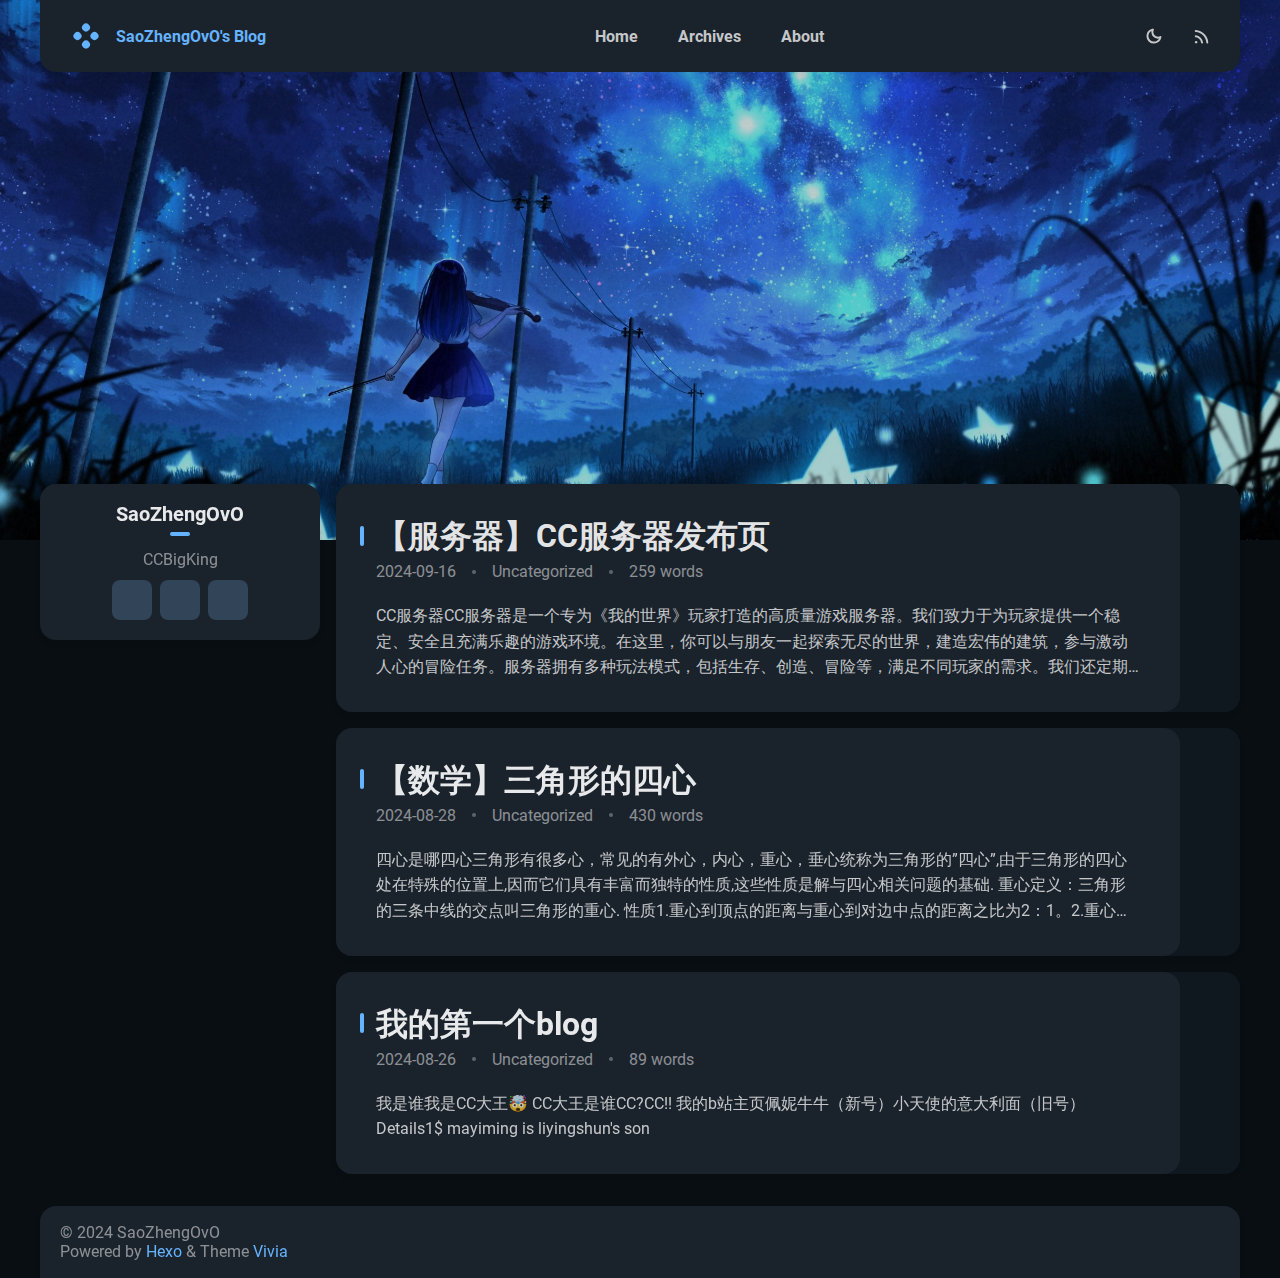
==== commit 58cc80cb: "Site updated: 2024-09-16 22:15:03" ====
--- a/index.html
+++ b/index.html
@@ -166,7 +166,7 @@
   
     
       <h1 itemprop="name">
-        <a class="p-name article-title" href="/2024/08/28/minecraft-server-post/">【服务器】CC服务器发布页</a>
+        <a class="p-name article-title" href="/2024/09/16/minecraft-server-post/">【服务器】CC服务器发布页</a>
       </h1>
     
   
@@ -174,7 +174,7 @@
 
         <div class='meta-info-bar'>
           <div class="meta-info">
-  <time class="dt-published" datetime="2024-08-28T07:53:16.000Z" itemprop="datePublished">2024-08-28</time>
+  <time class="dt-published" datetime="2024-09-16T07:53:16.000Z" itemprop="datePublished">2024-09-16</time>
 </div>
           <div class="need-seperator meta-info">
             <div class="meta-cate-flex">
@@ -208,7 +208,7 @@
      
     <a class="right-panel  non-pic  "
       
-      href="/2024/08/28/minecraft-server-post/" 
+      href="/2024/09/16/minecraft-server-post/" 
     >
        
       <i class="fa-solid fa-angle-right non-pic"></i>
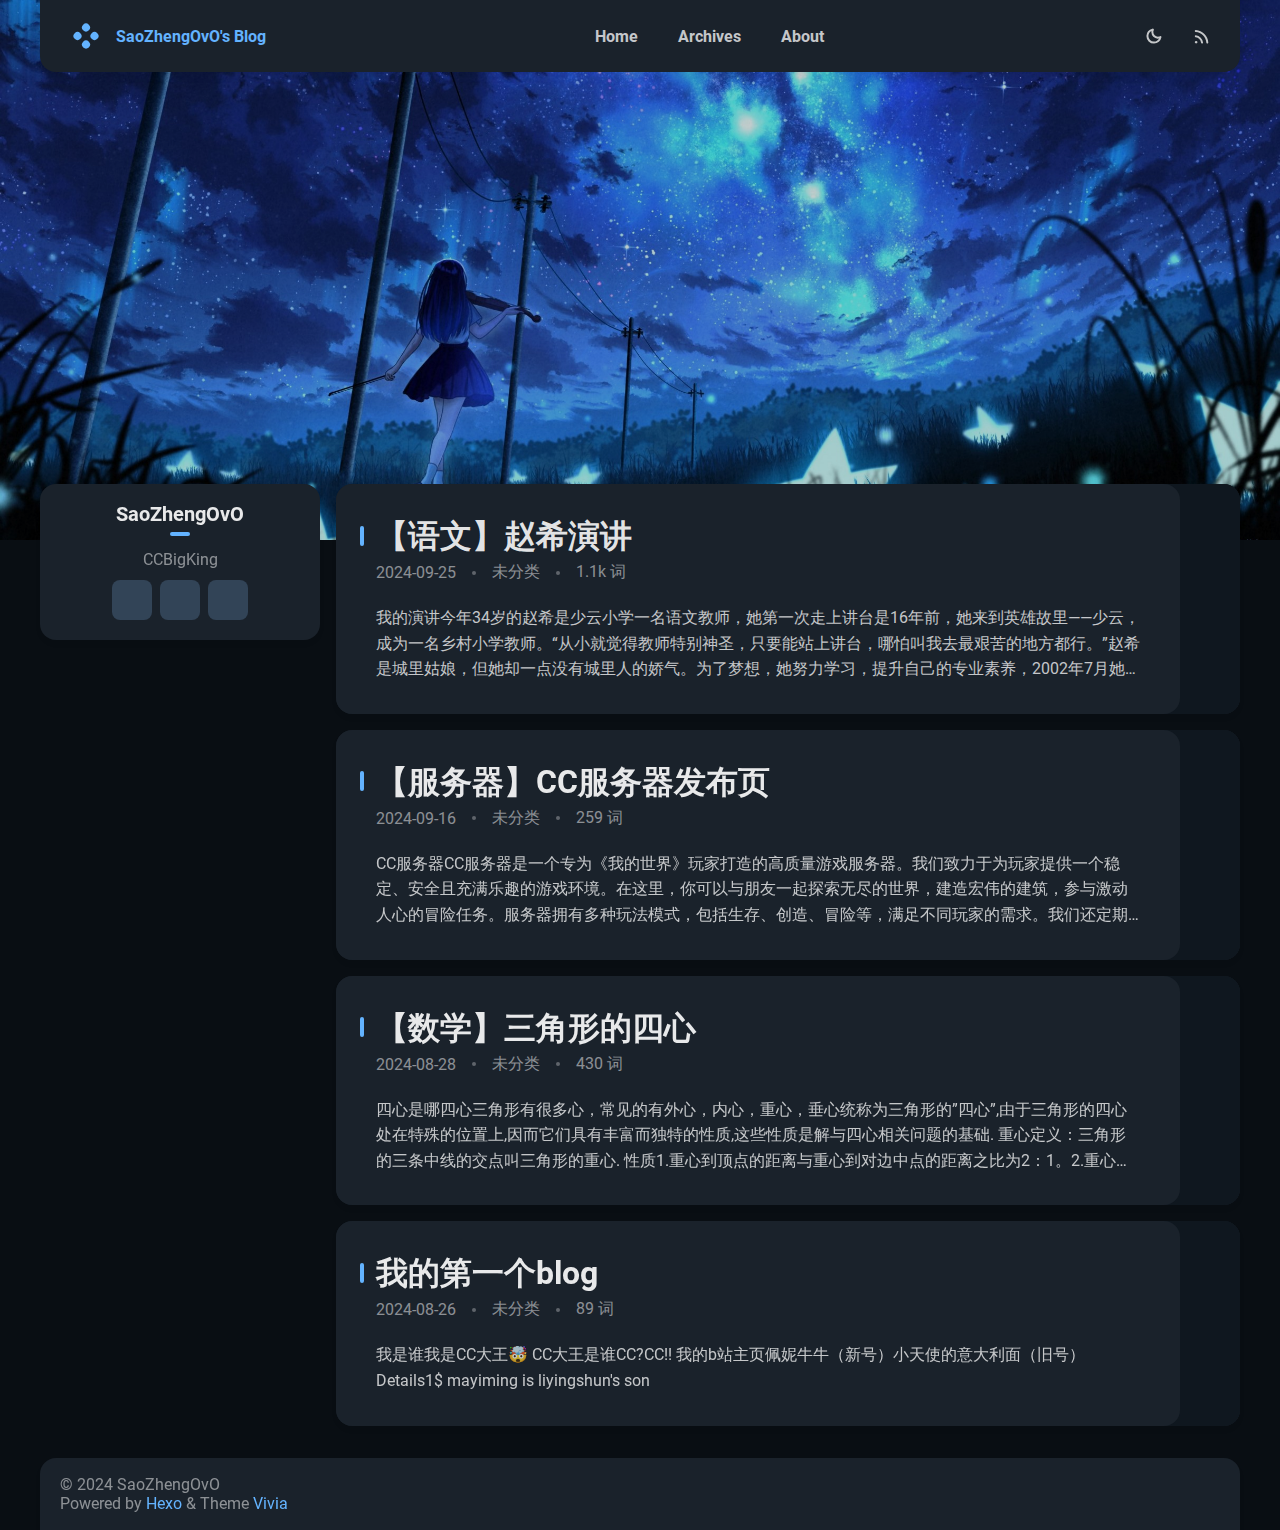
==== commit fbb6cc59: "Site updated: 2024-09-25 20:50:18" ====
--- a/index.html
+++ b/index.html
@@ -79,7 +79,7 @@
       <span class="dark-mode-icon"><svg xmlns="http://www.w3.org/2000/svg" height="20" viewBox="0 -960 960 960" width="20"><path d="M480.239-116.413q-152.63 0-258.228-105.478Q116.413-327.37 116.413-480q0-130.935 77.739-227.435t206.304-125.043q43.022-9.631 63.87 10.869t3.478 62.805q-8.891 22.043-14.315 44.463-5.424 22.42-5.424 46.689 0 91.694 64.326 155.879 64.325 64.186 156.218 64.186 24.369 0 46.978-4.946 22.609-4.945 44.413-14.076 42.826-17.369 62.967 1.142 20.142 18.511 10.511 61.054Q807.174-280 712.63-198.206q-94.543 81.793-232.391 81.793Zm0-95q79.783 0 143.337-40.217 63.554-40.218 95.793-108.283-15.608 4.044-31.097 5.326-15.49 1.283-31.859.805-123.706-4.066-210.777-90.539-87.071-86.473-91.614-212.092-.24-16.369.923-31.978 1.164-15.609 5.446-30.978-67.826 32.478-108.282 96.152Q211.652-559.543 211.652-480q0 111.929 78.329 190.258 78.329 78.329 190.258 78.329ZM466.13-465.891Z"/></svg></span>
     </a>
     
-      <a id="nav-rss-link" class="nav-icon mobile-hide" href="/atom.xml" title="RSS Feed">
+      <a id="nav-rss-link" class="nav-icon mobile-hide" href="/atom.xml" title="RSS 订阅">
         <svg xmlns="http://www.w3.org/2000/svg" height="20" viewBox="0 -960 960 960" width="20"><path d="M198-120q-25.846 0-44.23-18.384-18.384-18.385-18.384-44.23 0-25.846 18.384-44.23 18.384-18.385 44.23-18.385 25.846 0 44.23 18.385 18.384 18.384 18.384 44.23 0 25.845-18.384 44.23Q223.846-120 198-120Zm538.385 0q-18.846 0-32.923-13.769-14.076-13.769-15.922-33.23-8.692-100.616-51.077-188.654-42.385-88.039-109.885-155.539-67.5-67.501-155.539-109.885Q283-663.462 182.385-672.154q-19.461-1.846-33.23-16.23-13.769-14.385-13.769-33.846t14.076-32.922q14.077-13.461 32.923-12.23 120.076 8.692 226.038 58.768 105.961 50.077 185.73 129.846 79.769 79.769 129.846 185.731 50.077 105.961 58.769 226.038 1.231 18.846-12.538 32.922Q756.461-120 736.385-120Zm-252 0q-18.231 0-32.423-13.461t-18.653-33.538Q418.155-264.23 348.886-333.5q-69.27-69.27-166.501-84.423-20.077-4.462-33.538-18.961-13.461-14.5-13.461-33.346 0-19.076 13.884-33.23 13.884-14.153 33.115-10.922 136.769 15.384 234.384 112.999 97.615 97.615 112.999 234.384 3.231 19.23-10.538 33.115Q505.461-120 484.385-120Z"/></svg>
       </a>
     
@@ -98,7 +98,7 @@
       <a class="nav-dropdown-link" href="/about">About</a>
     
     
-      <a class="nav-dropdown-link" href="/atom.xml" title="RSS Feed">RSS</a>
+      <a class="nav-dropdown-link" href="/atom.xml" title="RSS 订阅">RSS</a>
      
     </div>
 </div>
@@ -155,7 +155,7 @@
    
 
 
-<article id="post-minecraft-server-post" class="h-entry article article-type-post" itemprop="blogPost" itemscope itemtype="https://schema.org/BlogPosting">
+<article id="post-my-speech" class="h-entry article article-type-post" itemprop="blogPost" itemscope itemtype="https://schema.org/BlogPosting">
    
   <div class="article-inner">
     <div class="article-main">
@@ -166,6 +166,76 @@
   
     
       <h1 itemprop="name">
+        <a class="p-name article-title" href="/2024/09/25/my-speech/">【语文】赵希演讲</a>
+      </h1>
+    
+  
+</div>
+
+        <div class='meta-info-bar'>
+          <div class="meta-info">
+  <time class="dt-published" datetime="2024-09-25T12:48:13.000Z" itemprop="datePublished">2024-09-25</time>
+</div>
+          <div class="need-seperator meta-info">
+            <div class="meta-cate-flex">
+  
+    未分类 
+   
+</div>
+  
+          </div>
+          <div class="wordcount need-seperator meta-info">
+            1.1k 词 
+          </div>
+        </div>
+        
+      </header>
+      <div class="e-content article-entry" itemprop="articleBody">
+        
+          <div class="truncate-text">
+            
+              我的演讲今年34岁的赵希是少云小学一名语文教师，她第一次走上讲台是16年前，她来到英雄故里——少云，成为一名乡村小学教师。“从小就觉得教师特别神圣，只要能站上讲台，哪怕叫我去最艰苦的地方都行。”赵希是城里姑娘，但她却一点没有城里人的娇气。为了梦想，她努力学习，提升自己的专业素养，2002年7月她来到少云镇少云小学下设的青坪村小任教。赵希把“榜样课堂”搬到邱少云烈士纪念馆。16年前的青坪村小，周围是农田山林，校舍简陋，操场四周荒草覆地。当得知一天只有定时的两班客车，离镇上还要走五公里的机耕道时，赵希心里在打鼓，但想到自己从小的梦想，看到孩子亮晶晶的眼睛，孩子们轻声问她的话“老师，你会不会不要我们？”赵希就在心里默默下定决心，无论多难都要坚持下来，为了这些家庭条件并不好的孩子。从此，青坪村小就成了赵希的家。白天，她和孩子们一起学习、玩耍；夜晚，在昏暗的灯光下备课、批改作业，过上了没有电视，没有娱乐的日子。日子虽清苦，但她收获了一颗颗稚嫩真诚的童心。孩子们悄悄地为她到山坡下提回饮用水，周末跑来陪她聊天，还帮她打扫房间，贴心地放上防蚊虫的药草。被她当作办公桌和餐桌使用的桌子上经常会多出一...
+            
+          </div>
+        
+      </div>
+
+         
+    </div>
+    
+     
+    <a class="right-panel  non-pic  "
+      
+      href="/2024/09/25/my-speech/" 
+    >
+       
+      <i class="fa-solid fa-angle-right non-pic"></i>
+       
+    </a>
+     
+  </div>
+  
+</article>
+
+
+
+
+
+
+   
+
+
+<article id="post-minecraft-server-post" class="h-entry article article-type-post" itemprop="blogPost" itemscope itemtype="https://schema.org/BlogPosting">
+   
+  <div class="article-inner">
+    <div class="article-main">
+      <header class="article-header">
+        
+<div class="main-title-bar">
+  <div class="main-title-dot"></div>
+  
+    
+      <h1 itemprop="name">
         <a class="p-name article-title" href="/2024/09/16/minecraft-server-post/">【服务器】CC服务器发布页</a>
       </h1>
     
@@ -179,13 +249,13 @@
           <div class="need-seperator meta-info">
             <div class="meta-cate-flex">
   
-    Uncategorized 
+    未分类 
    
 </div>
   
           </div>
           <div class="wordcount need-seperator meta-info">
-            259 words 
+            259 词 
           </div>
         </div>
         
@@ -251,13 +321,13 @@
           <div class="need-seperator meta-info">
             <div class="meta-cate-flex">
   
-    Uncategorized 
+    未分类 
    
 </div>
   
           </div>
           <div class="wordcount need-seperator meta-info">
-            430 words 
+            430 词 
           </div>
         </div>
         
@@ -329,13 +399,13 @@
           <div class="need-seperator meta-info">
             <div class="meta-cate-flex">
   
-    Uncategorized 
+    未分类 
    
 </div>
   
           </div>
           <div class="wordcount need-seperator meta-info">
-            89 words 
+            89 词 
           </div>
         </div>
         
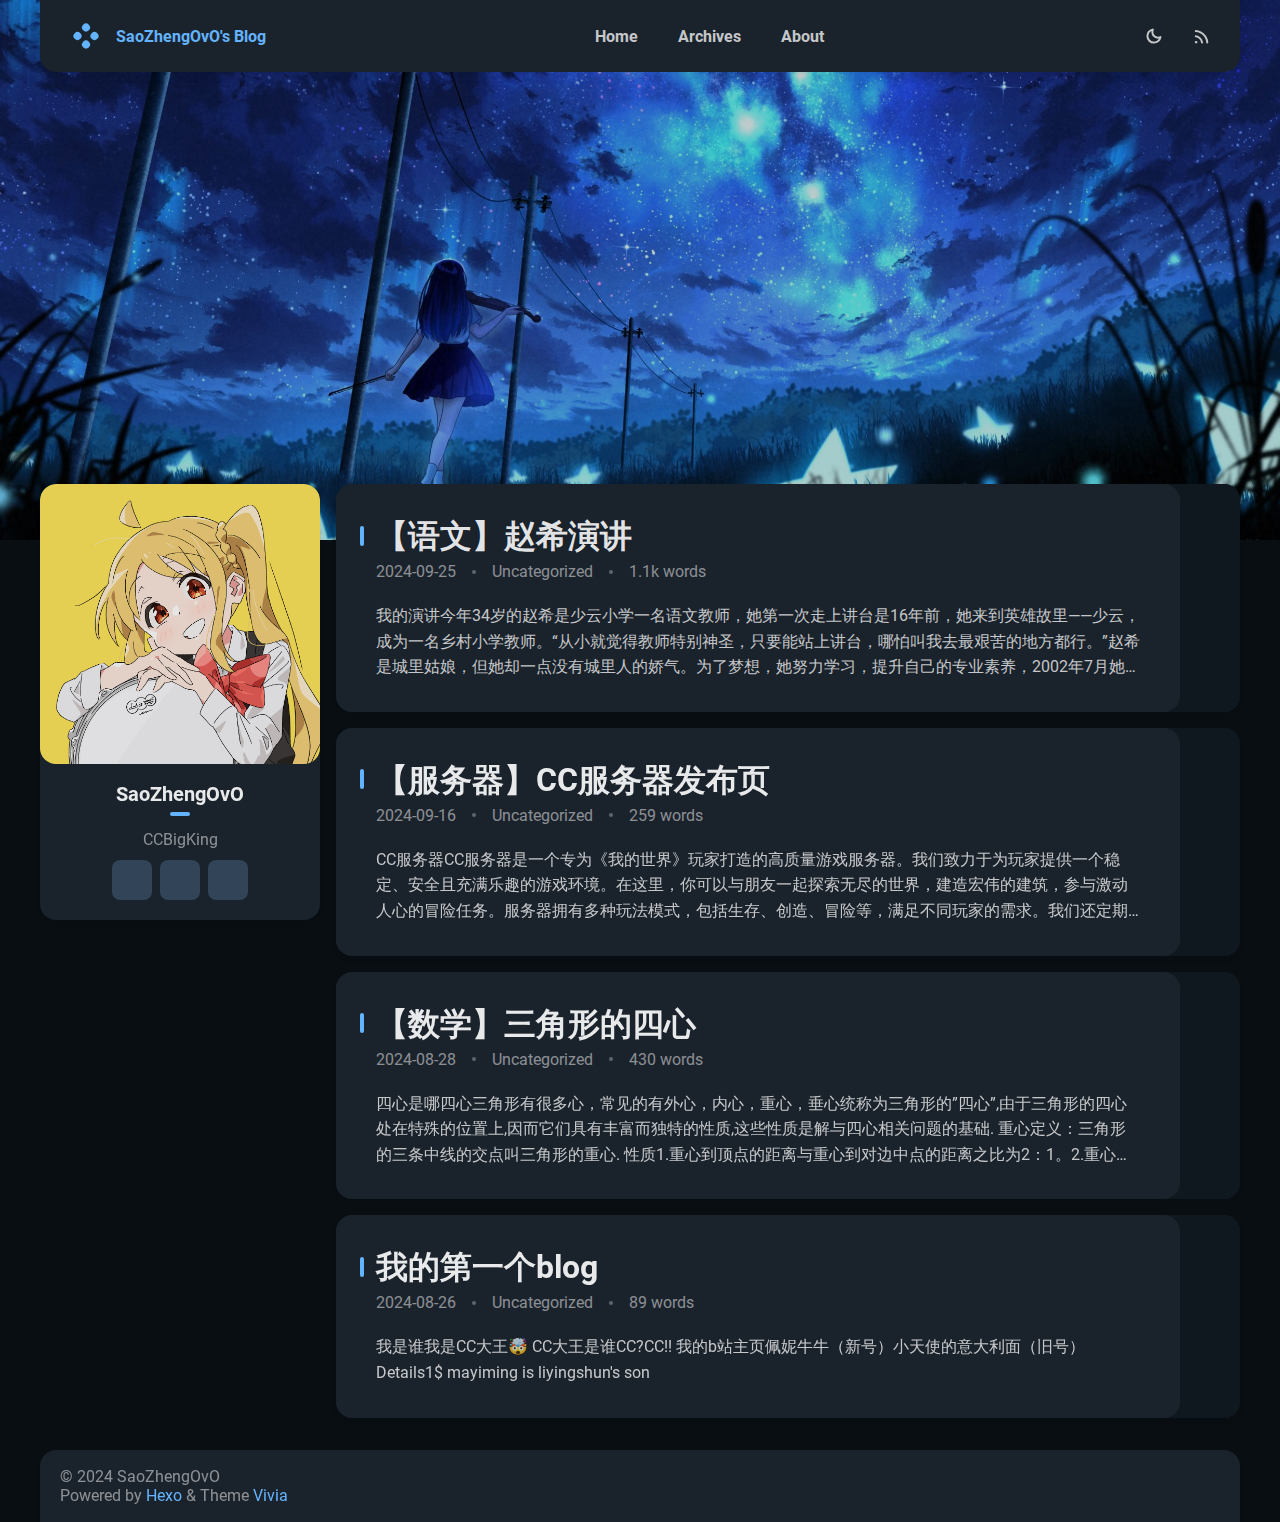
==== commit 0d210e36: "Site updated: 2024-09-25 21:02:20" ====
--- a/index.html
+++ b/index.html
@@ -79,7 +79,7 @@
       <span class="dark-mode-icon"><svg xmlns="http://www.w3.org/2000/svg" height="20" viewBox="0 -960 960 960" width="20"><path d="M480.239-116.413q-152.63 0-258.228-105.478Q116.413-327.37 116.413-480q0-130.935 77.739-227.435t206.304-125.043q43.022-9.631 63.87 10.869t3.478 62.805q-8.891 22.043-14.315 44.463-5.424 22.42-5.424 46.689 0 91.694 64.326 155.879 64.325 64.186 156.218 64.186 24.369 0 46.978-4.946 22.609-4.945 44.413-14.076 42.826-17.369 62.967 1.142 20.142 18.511 10.511 61.054Q807.174-280 712.63-198.206q-94.543 81.793-232.391 81.793Zm0-95q79.783 0 143.337-40.217 63.554-40.218 95.793-108.283-15.608 4.044-31.097 5.326-15.49 1.283-31.859.805-123.706-4.066-210.777-90.539-87.071-86.473-91.614-212.092-.24-16.369.923-31.978 1.164-15.609 5.446-30.978-67.826 32.478-108.282 96.152Q211.652-559.543 211.652-480q0 111.929 78.329 190.258 78.329 78.329 190.258 78.329ZM466.13-465.891Z"/></svg></span>
     </a>
     
-      <a id="nav-rss-link" class="nav-icon mobile-hide" href="/atom.xml" title="RSS 订阅">
+      <a id="nav-rss-link" class="nav-icon mobile-hide" href="/atom.xml" title="RSS Feed">
         <svg xmlns="http://www.w3.org/2000/svg" height="20" viewBox="0 -960 960 960" width="20"><path d="M198-120q-25.846 0-44.23-18.384-18.384-18.385-18.384-44.23 0-25.846 18.384-44.23 18.384-18.385 44.23-18.385 25.846 0 44.23 18.385 18.384 18.384 18.384 44.23 0 25.845-18.384 44.23Q223.846-120 198-120Zm538.385 0q-18.846 0-32.923-13.769-14.076-13.769-15.922-33.23-8.692-100.616-51.077-188.654-42.385-88.039-109.885-155.539-67.5-67.501-155.539-109.885Q283-663.462 182.385-672.154q-19.461-1.846-33.23-16.23-13.769-14.385-13.769-33.846t14.076-32.922q14.077-13.461 32.923-12.23 120.076 8.692 226.038 58.768 105.961 50.077 185.73 129.846 79.769 79.769 129.846 185.731 50.077 105.961 58.769 226.038 1.231 18.846-12.538 32.922Q756.461-120 736.385-120Zm-252 0q-18.231 0-32.423-13.461t-18.653-33.538Q418.155-264.23 348.886-333.5q-69.27-69.27-166.501-84.423-20.077-4.462-33.538-18.961-13.461-14.5-13.461-33.346 0-19.076 13.884-33.23 13.884-14.153 33.115-10.922 136.769 15.384 234.384 112.999 97.615 97.615 112.999 234.384 3.231 19.23-10.538 33.115Q505.461-120 484.385-120Z"/></svg>
       </a>
     
@@ -98,7 +98,7 @@
       <a class="nav-dropdown-link" href="/about">About</a>
     
     
-      <a class="nav-dropdown-link" href="/atom.xml" title="RSS 订阅">RSS</a>
+      <a class="nav-dropdown-link" href="/atom.xml" title="RSS Feed">RSS</a>
      
     </div>
 </div>
@@ -117,6 +117,8 @@
   <div class="info-card">
     <div class="avatar">
       
+        <image src=/head.png></image>
+      
       <div class="img-dim"></div>
     </div>
     <div class="info">
@@ -127,7 +129,7 @@
         
           <a class="link-btn" target="_blank" rel="noopener" href="https://space.bilibili.com/556184286" title="BiliBili"><i class="fa-brands fa-bilibili"></i></a>
         
-          <a class="link-btn" target="_blank" rel="noopener" href="https://store.steampowered.com" title="Steam"><i class="fa-brands fa-steam"></i></a>
+          <a class="link-btn" target="_blank" rel="noopener" href="https://steamcommunity.com/id/2390595866/" title="Steam"><i class="fa-brands fa-steam"></i></a>
         
           <a class="link-btn" target="_blank" rel="noopener" href="https://github.com/SaoZhengOvO" title="GitHub"><i class="fa-brands fa-github"></i></a>
          
@@ -179,13 +181,13 @@
           <div class="need-seperator meta-info">
             <div class="meta-cate-flex">
   
-    未分类 
+    Uncategorized 
    
 </div>
   
           </div>
           <div class="wordcount need-seperator meta-info">
-            1.1k 词 
+            1.1k words 
           </div>
         </div>
         
@@ -249,13 +251,13 @@
           <div class="need-seperator meta-info">
             <div class="meta-cate-flex">
   
-    未分类 
+    Uncategorized 
    
 </div>
   
           </div>
           <div class="wordcount need-seperator meta-info">
-            259 词 
+            259 words 
           </div>
         </div>
         
@@ -321,13 +323,13 @@
           <div class="need-seperator meta-info">
             <div class="meta-cate-flex">
   
-    未分类 
+    Uncategorized 
    
 </div>
   
           </div>
           <div class="wordcount need-seperator meta-info">
-            430 词 
+            430 words 
           </div>
         </div>
         
@@ -399,13 +401,13 @@
           <div class="need-seperator meta-info">
             <div class="meta-cate-flex">
   
-    未分类 
+    Uncategorized 
    
 </div>
   
           </div>
           <div class="wordcount need-seperator meta-info">
-            89 词 
+            89 words 
           </div>
         </div>
         
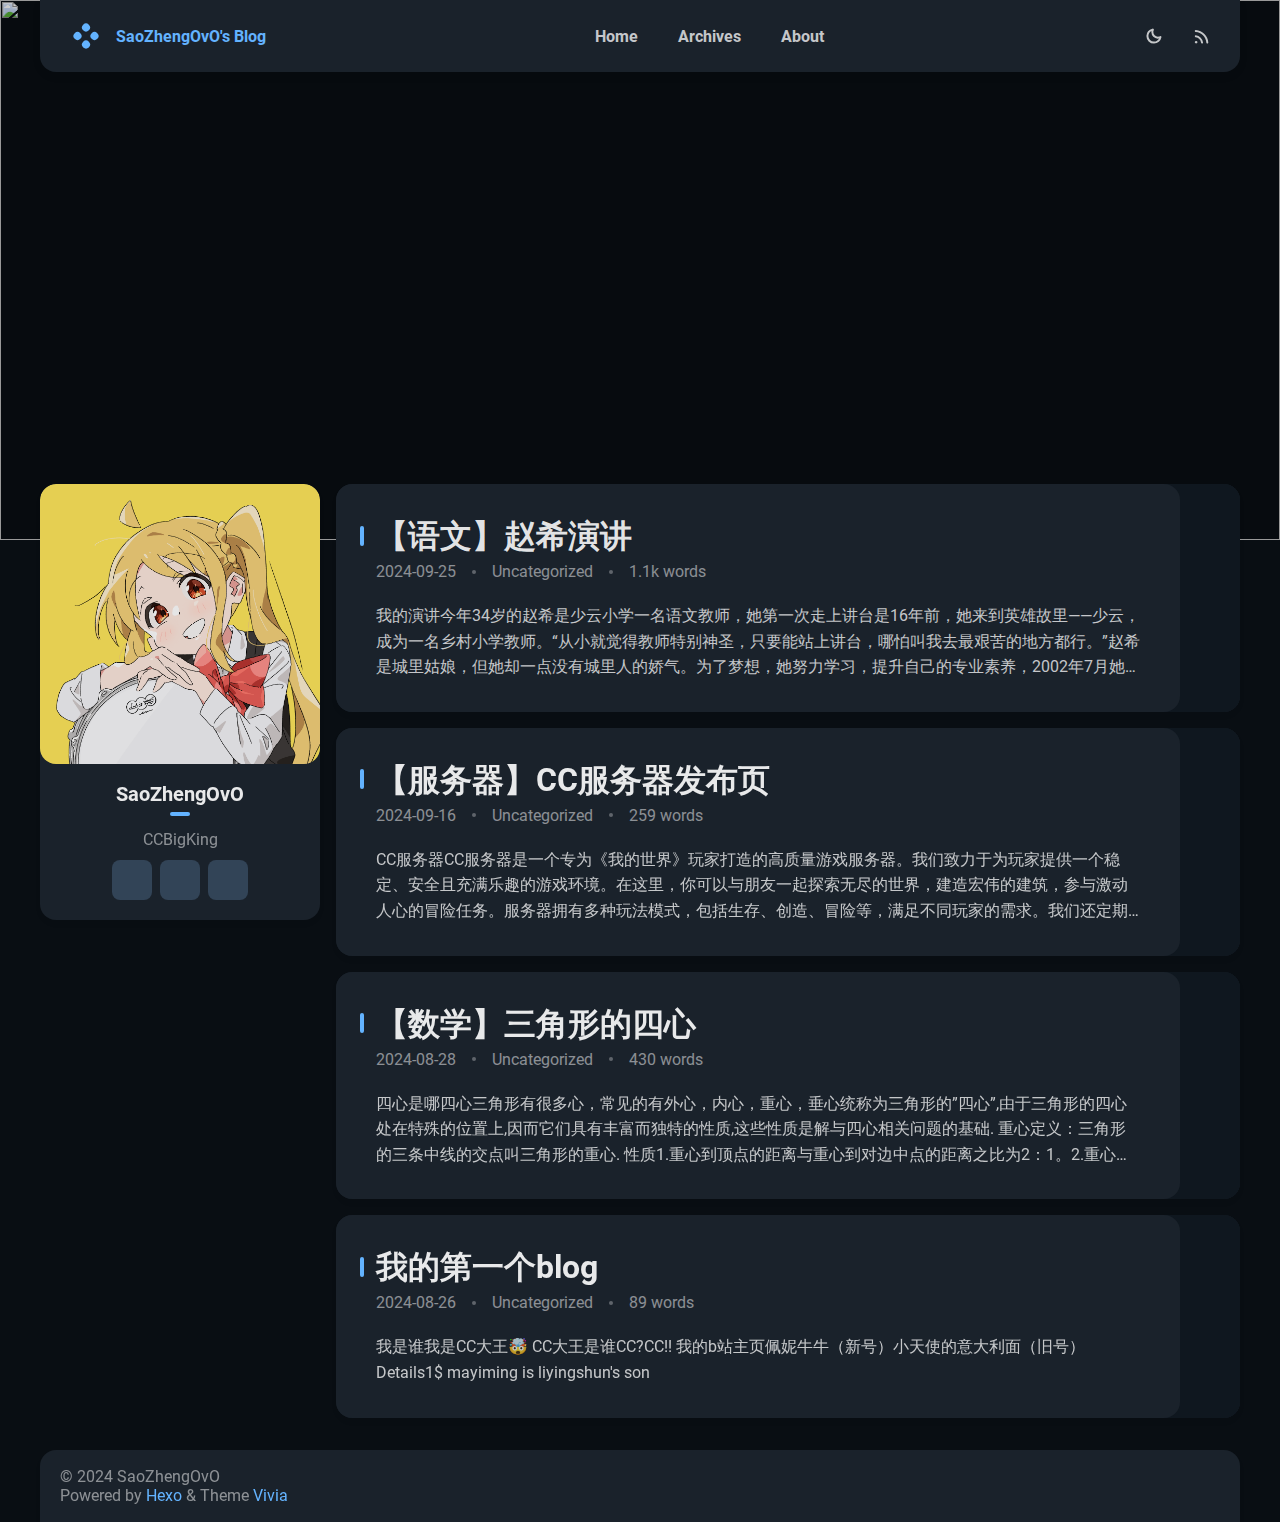
==== commit 731c6c4f: "Site updated: 2024-09-25 21:10:54" ====
--- a/index.html
+++ b/index.html
@@ -45,7 +45,7 @@
   
     
 <div id="banner" class=" is_home ">
-  <img src="/Banner.jpg" itemprop="image">
+  <img src="/Banner.png" itemprop="image">
   <div id="banner-dim"></div>
 </div>
  
--- a/css/style.css
+++ b/css/style.css
@@ -739,7 +739,7 @@
   height: 100%;
   width: 100%;
   object-fit: cover;
-  object-position: center;
+  object-position: top;
 }
 #banner #banner-dim {
   height: 100%;
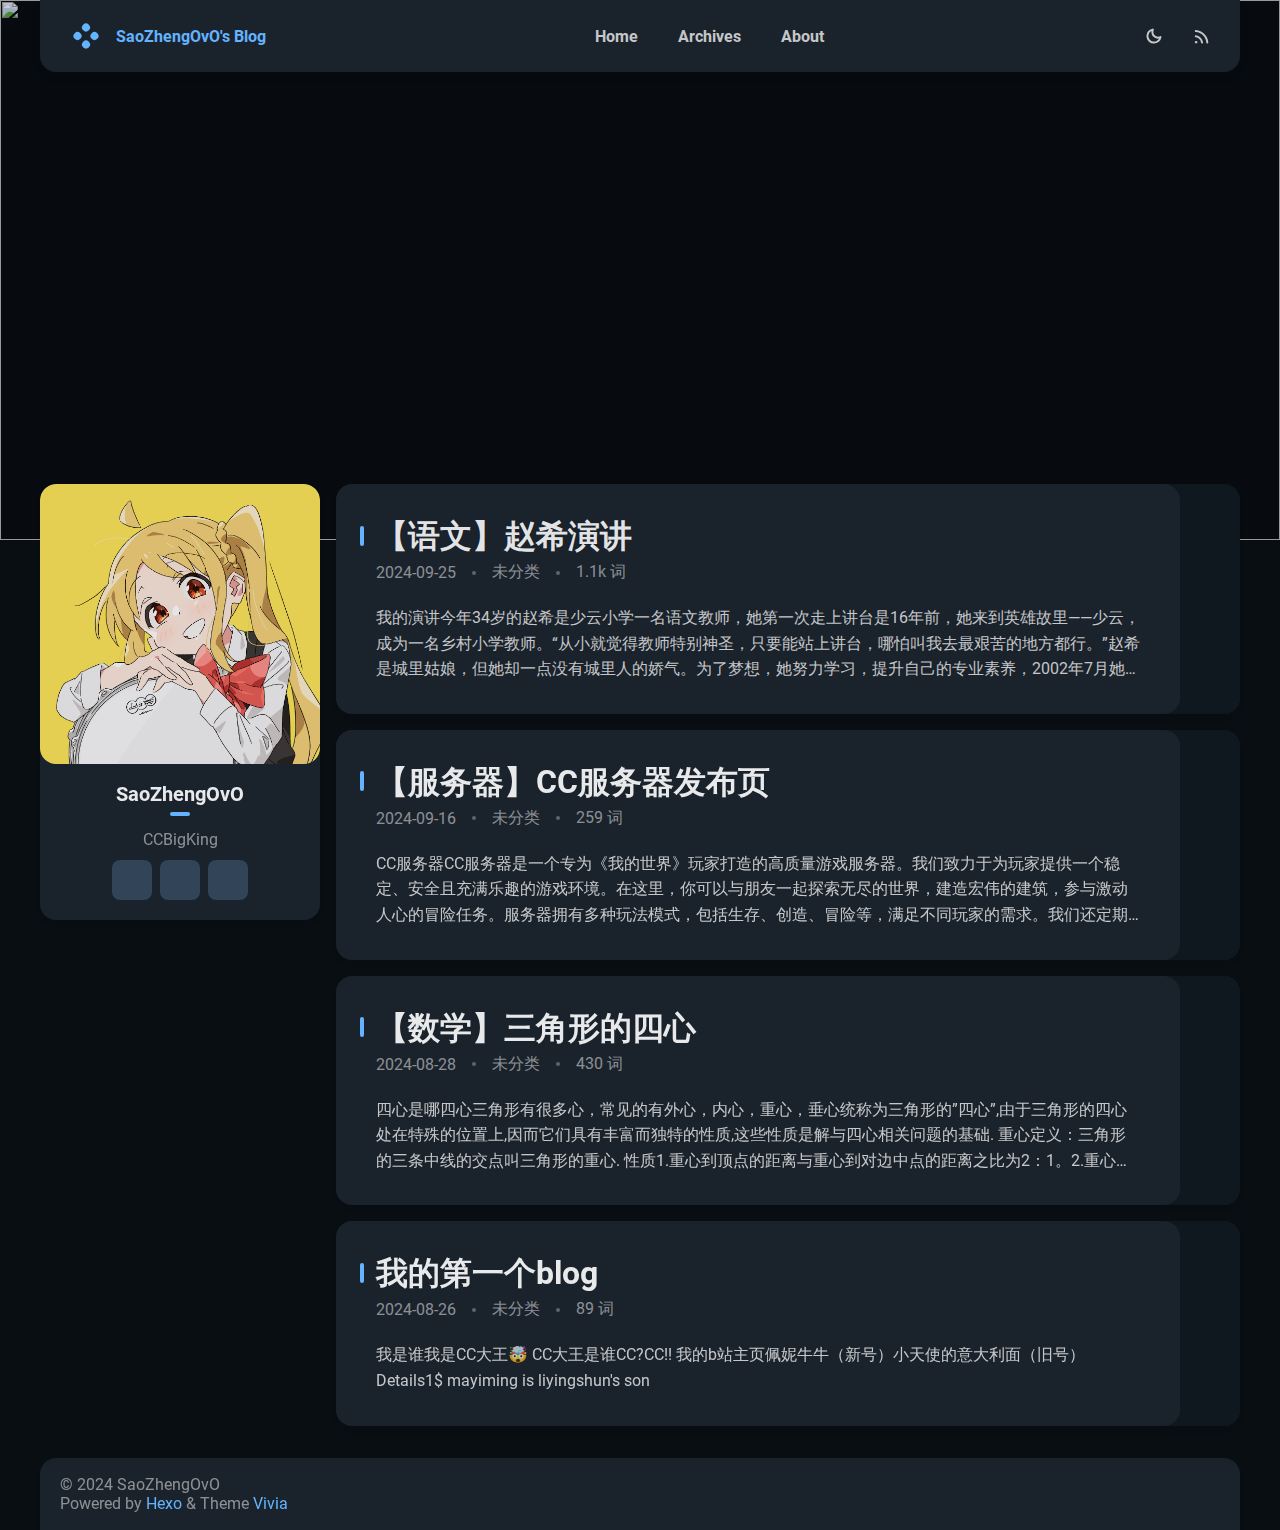
==== commit ddc0f583: "Site updated: 2024-10-07 21:47:42" ====
--- a/index.html
+++ b/index.html
@@ -79,7 +79,7 @@
       <span class="dark-mode-icon"><svg xmlns="http://www.w3.org/2000/svg" height="20" viewBox="0 -960 960 960" width="20"><path d="M480.239-116.413q-152.63 0-258.228-105.478Q116.413-327.37 116.413-480q0-130.935 77.739-227.435t206.304-125.043q43.022-9.631 63.87 10.869t3.478 62.805q-8.891 22.043-14.315 44.463-5.424 22.42-5.424 46.689 0 91.694 64.326 155.879 64.325 64.186 156.218 64.186 24.369 0 46.978-4.946 22.609-4.945 44.413-14.076 42.826-17.369 62.967 1.142 20.142 18.511 10.511 61.054Q807.174-280 712.63-198.206q-94.543 81.793-232.391 81.793Zm0-95q79.783 0 143.337-40.217 63.554-40.218 95.793-108.283-15.608 4.044-31.097 5.326-15.49 1.283-31.859.805-123.706-4.066-210.777-90.539-87.071-86.473-91.614-212.092-.24-16.369.923-31.978 1.164-15.609 5.446-30.978-67.826 32.478-108.282 96.152Q211.652-559.543 211.652-480q0 111.929 78.329 190.258 78.329 78.329 190.258 78.329ZM466.13-465.891Z"/></svg></span>
     </a>
     
-      <a id="nav-rss-link" class="nav-icon mobile-hide" href="/atom.xml" title="RSS Feed">
+      <a id="nav-rss-link" class="nav-icon mobile-hide" href="/atom.xml" title="RSS 订阅">
         <svg xmlns="http://www.w3.org/2000/svg" height="20" viewBox="0 -960 960 960" width="20"><path d="M198-120q-25.846 0-44.23-18.384-18.384-18.385-18.384-44.23 0-25.846 18.384-44.23 18.384-18.385 44.23-18.385 25.846 0 44.23 18.385 18.384 18.384 18.384 44.23 0 25.845-18.384 44.23Q223.846-120 198-120Zm538.385 0q-18.846 0-32.923-13.769-14.076-13.769-15.922-33.23-8.692-100.616-51.077-188.654-42.385-88.039-109.885-155.539-67.5-67.501-155.539-109.885Q283-663.462 182.385-672.154q-19.461-1.846-33.23-16.23-13.769-14.385-13.769-33.846t14.076-32.922q14.077-13.461 32.923-12.23 120.076 8.692 226.038 58.768 105.961 50.077 185.73 129.846 79.769 79.769 129.846 185.731 50.077 105.961 58.769 226.038 1.231 18.846-12.538 32.922Q756.461-120 736.385-120Zm-252 0q-18.231 0-32.423-13.461t-18.653-33.538Q418.155-264.23 348.886-333.5q-69.27-69.27-166.501-84.423-20.077-4.462-33.538-18.961-13.461-14.5-13.461-33.346 0-19.076 13.884-33.23 13.884-14.153 33.115-10.922 136.769 15.384 234.384 112.999 97.615 97.615 112.999 234.384 3.231 19.23-10.538 33.115Q505.461-120 484.385-120Z"/></svg>
       </a>
     
@@ -98,7 +98,7 @@
       <a class="nav-dropdown-link" href="/about">About</a>
     
     
-      <a class="nav-dropdown-link" href="/atom.xml" title="RSS Feed">RSS</a>
+      <a class="nav-dropdown-link" href="/atom.xml" title="RSS 订阅">RSS</a>
      
     </div>
 </div>
@@ -181,13 +181,13 @@
           <div class="need-seperator meta-info">
             <div class="meta-cate-flex">
   
-    Uncategorized 
+    未分类 
    
 </div>
   
           </div>
           <div class="wordcount need-seperator meta-info">
-            1.1k words 
+            1.1k 词 
           </div>
         </div>
         
@@ -251,13 +251,13 @@
           <div class="need-seperator meta-info">
             <div class="meta-cate-flex">
   
-    Uncategorized 
+    未分类 
    
 </div>
   
           </div>
           <div class="wordcount need-seperator meta-info">
-            259 words 
+            259 词 
           </div>
         </div>
         
@@ -323,13 +323,13 @@
           <div class="need-seperator meta-info">
             <div class="meta-cate-flex">
   
-    Uncategorized 
+    未分类 
    
 </div>
   
           </div>
           <div class="wordcount need-seperator meta-info">
-            430 words 
+            430 词 
           </div>
         </div>
         
@@ -401,13 +401,13 @@
           <div class="need-seperator meta-info">
             <div class="meta-cate-flex">
   
-    Uncategorized 
+    未分类 
    
 </div>
   
           </div>
           <div class="wordcount need-seperator meta-info">
-            89 words 
+            89 词 
           </div>
         </div>
         
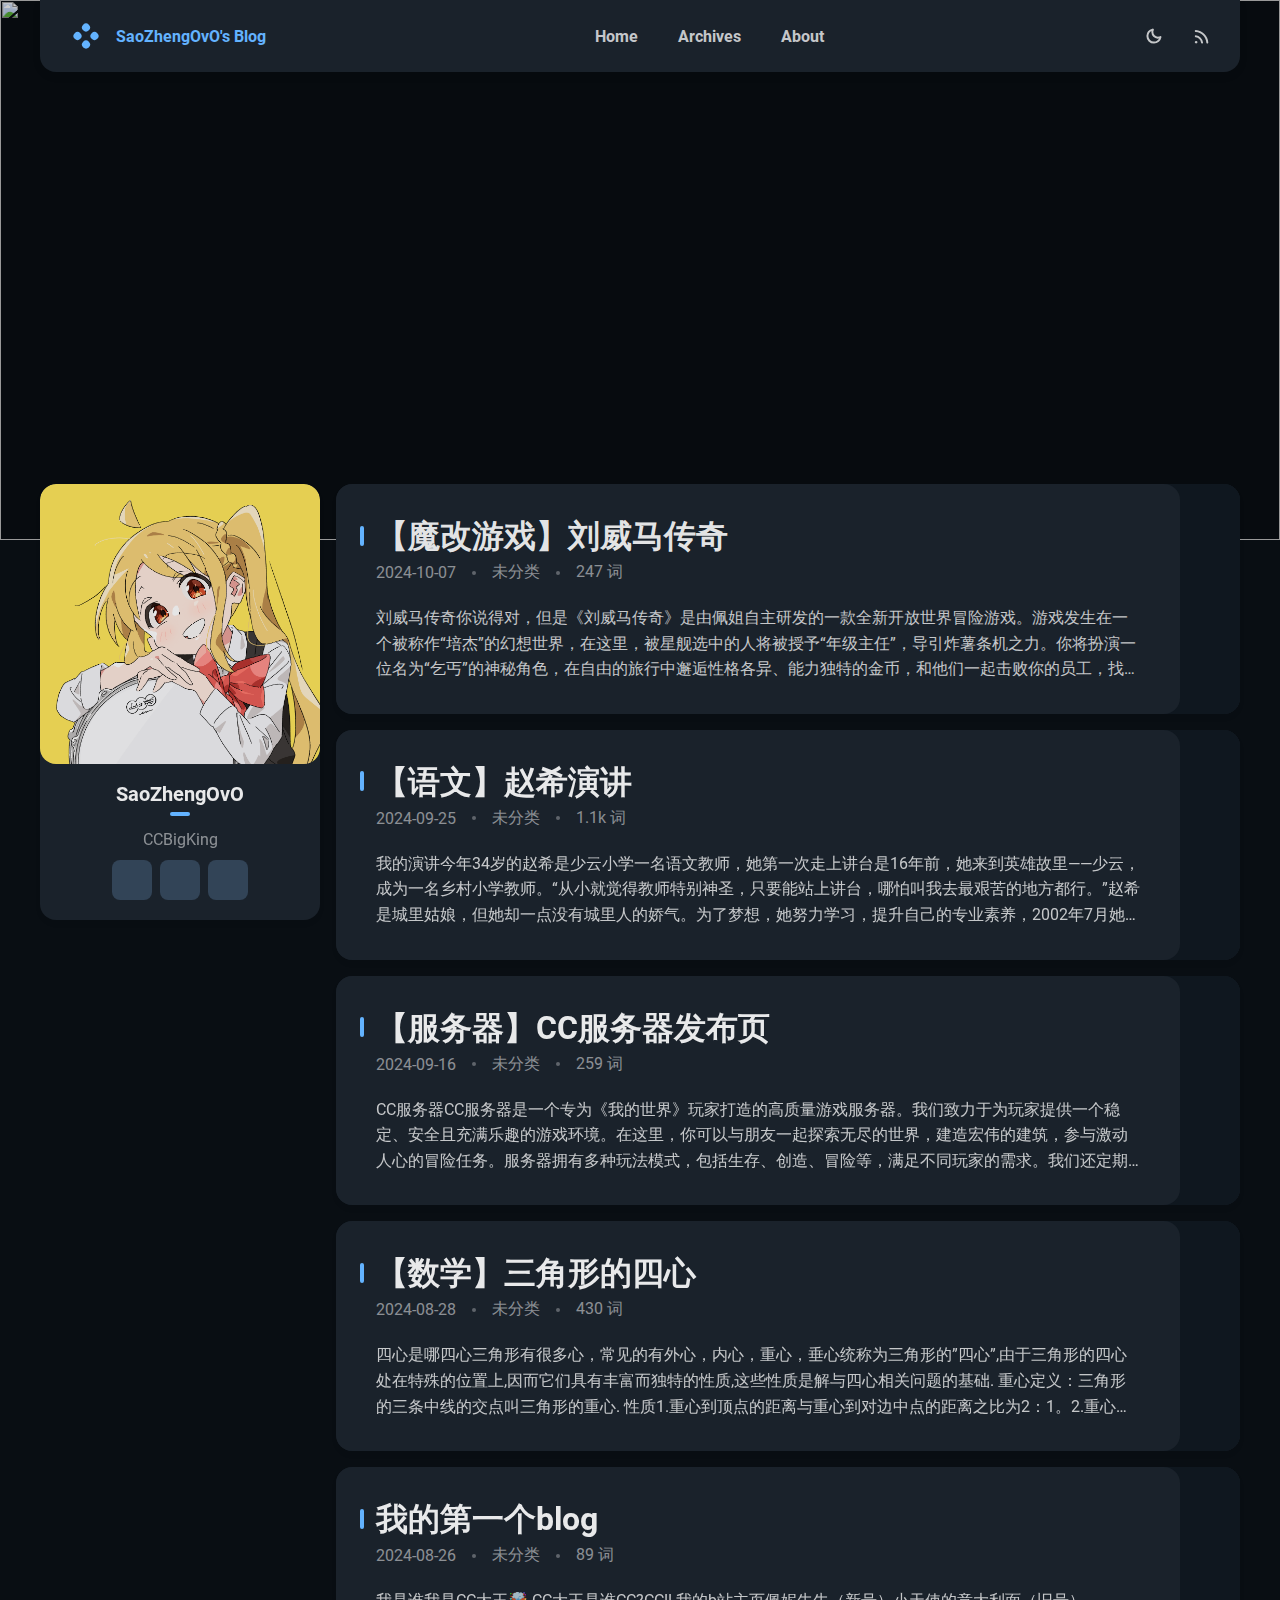
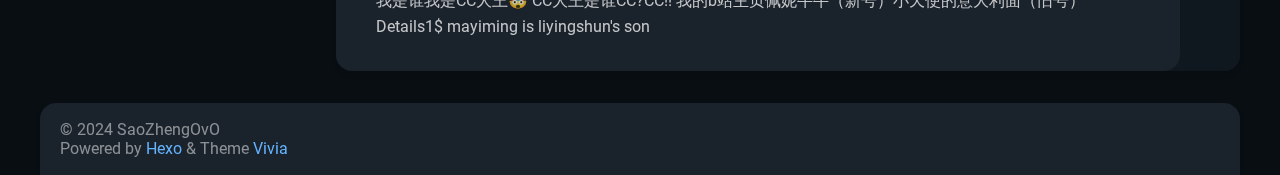
==== commit 0c3c5f48: "Site updated: 2024-10-07 21:51:46" ====
--- a/index.html
+++ b/index.html
@@ -154,6 +154,78 @@
     </div>
     <div id="content-body">
       
+   
+
+
+<article id="post-liu-weima-post" class="h-entry article article-type-post" itemprop="blogPost" itemscope itemtype="https://schema.org/BlogPosting">
+   
+  <div class="article-inner">
+    <div class="article-main">
+      <header class="article-header">
+        
+<div class="main-title-bar">
+  <div class="main-title-dot"></div>
+  
+    
+      <h1 itemprop="name">
+        <a class="p-name article-title" href="/2024/10/07/liu-weima-post/">【魔改游戏】刘威马传奇</a>
+      </h1>
+    
+  
+</div>
+
+        <div class='meta-info-bar'>
+          <div class="meta-info">
+  <time class="dt-published" datetime="2024-10-07T13:51:31.000Z" itemprop="datePublished">2024-10-07</time>
+</div>
+          <div class="need-seperator meta-info">
+            <div class="meta-cate-flex">
+  
+    未分类 
+   
+</div>
+  
+          </div>
+          <div class="wordcount need-seperator meta-info">
+            247 词 
+          </div>
+        </div>
+        
+      </header>
+      <div class="e-content article-entry" itemprop="articleBody">
+        
+          <div class="truncate-text">
+            
+              刘威马传奇你说得对，但是《刘威马传奇》是由佩姐自主研发的一款全新开放世界冒险游戏。游戏发生在一个被称作“培杰”的幻想世界，在这里，被星舰选中的人将被授予“年级主任”，导引炸薯条机之力。你将扮演一位名为“乞丐”的神秘角色，在自由的旅行中邂逅性格各异、能力独特的金币，和他们一起击败你的员工，找回失散的小偷——同时，逐步发掘“刘威马”的真相。####
+下载地址https://mrsaoovo.lanzouw.com/ihwRG2bwrf1e####
+仅供学习交流,严禁用于商业用途,请于24小时内删除
+            
+          </div>
+        
+      </div>
+
+         
+    </div>
+    
+     
+    <a class="right-panel  non-pic  "
+      
+      href="/2024/10/07/liu-weima-post/" 
+    >
+       
+      <i class="fa-solid fa-angle-right non-pic"></i>
+       
+    </a>
+     
+  </div>
+  
+</article>
+
+
+
+
+
+
    
 
 
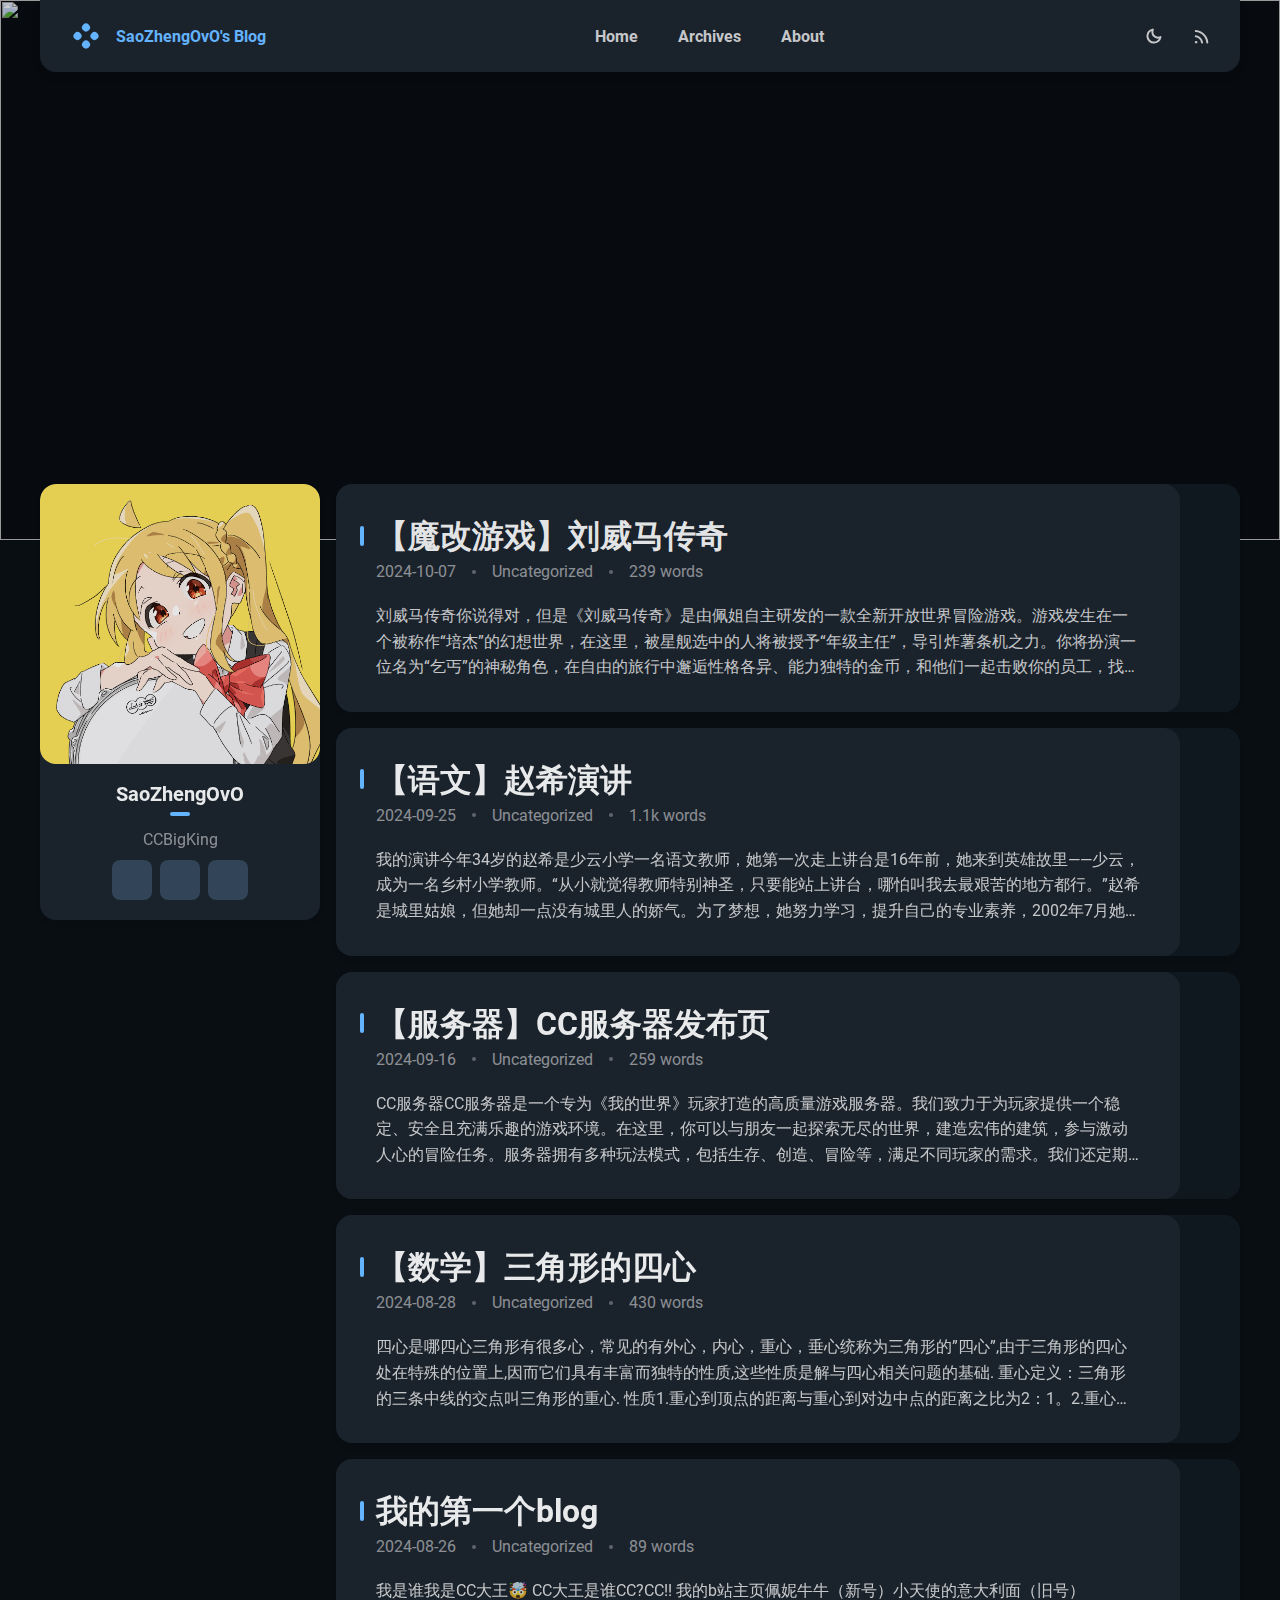
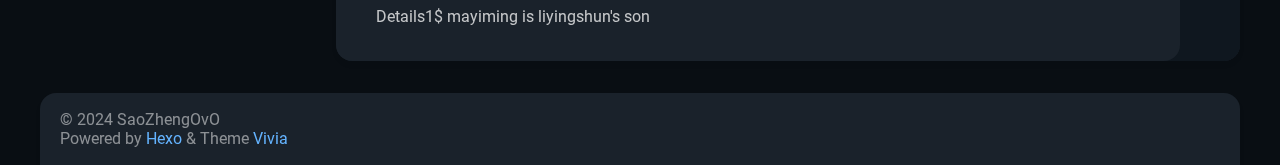
==== commit 28770e30: "Site updated: 2024-10-07 21:53:26" ====
--- a/index.html
+++ b/index.html
@@ -79,7 +79,7 @@
       <span class="dark-mode-icon"><svg xmlns="http://www.w3.org/2000/svg" height="20" viewBox="0 -960 960 960" width="20"><path d="M480.239-116.413q-152.63 0-258.228-105.478Q116.413-327.37 116.413-480q0-130.935 77.739-227.435t206.304-125.043q43.022-9.631 63.87 10.869t3.478 62.805q-8.891 22.043-14.315 44.463-5.424 22.42-5.424 46.689 0 91.694 64.326 155.879 64.325 64.186 156.218 64.186 24.369 0 46.978-4.946 22.609-4.945 44.413-14.076 42.826-17.369 62.967 1.142 20.142 18.511 10.511 61.054Q807.174-280 712.63-198.206q-94.543 81.793-232.391 81.793Zm0-95q79.783 0 143.337-40.217 63.554-40.218 95.793-108.283-15.608 4.044-31.097 5.326-15.49 1.283-31.859.805-123.706-4.066-210.777-90.539-87.071-86.473-91.614-212.092-.24-16.369.923-31.978 1.164-15.609 5.446-30.978-67.826 32.478-108.282 96.152Q211.652-559.543 211.652-480q0 111.929 78.329 190.258 78.329 78.329 190.258 78.329ZM466.13-465.891Z"/></svg></span>
     </a>
     
-      <a id="nav-rss-link" class="nav-icon mobile-hide" href="/atom.xml" title="RSS 订阅">
+      <a id="nav-rss-link" class="nav-icon mobile-hide" href="/atom.xml" title="RSS Feed">
         <svg xmlns="http://www.w3.org/2000/svg" height="20" viewBox="0 -960 960 960" width="20"><path d="M198-120q-25.846 0-44.23-18.384-18.384-18.385-18.384-44.23 0-25.846 18.384-44.23 18.384-18.385 44.23-18.385 25.846 0 44.23 18.385 18.384 18.384 18.384 44.23 0 25.845-18.384 44.23Q223.846-120 198-120Zm538.385 0q-18.846 0-32.923-13.769-14.076-13.769-15.922-33.23-8.692-100.616-51.077-188.654-42.385-88.039-109.885-155.539-67.5-67.501-155.539-109.885Q283-663.462 182.385-672.154q-19.461-1.846-33.23-16.23-13.769-14.385-13.769-33.846t14.076-32.922q14.077-13.461 32.923-12.23 120.076 8.692 226.038 58.768 105.961 50.077 185.73 129.846 79.769 79.769 129.846 185.731 50.077 105.961 58.769 226.038 1.231 18.846-12.538 32.922Q756.461-120 736.385-120Zm-252 0q-18.231 0-32.423-13.461t-18.653-33.538Q418.155-264.23 348.886-333.5q-69.27-69.27-166.501-84.423-20.077-4.462-33.538-18.961-13.461-14.5-13.461-33.346 0-19.076 13.884-33.23 13.884-14.153 33.115-10.922 136.769 15.384 234.384 112.999 97.615 97.615 112.999 234.384 3.231 19.23-10.538 33.115Q505.461-120 484.385-120Z"/></svg>
       </a>
     
@@ -98,7 +98,7 @@
       <a class="nav-dropdown-link" href="/about">About</a>
     
     
-      <a class="nav-dropdown-link" href="/atom.xml" title="RSS 订阅">RSS</a>
+      <a class="nav-dropdown-link" href="/atom.xml" title="RSS Feed">RSS</a>
      
     </div>
 </div>
@@ -181,13 +181,13 @@
           <div class="need-seperator meta-info">
             <div class="meta-cate-flex">
   
-    未分类 
+    Uncategorized 
    
 </div>
   
           </div>
           <div class="wordcount need-seperator meta-info">
-            247 词 
+            239 words 
           </div>
         </div>
         
@@ -196,8 +196,8 @@
         
           <div class="truncate-text">
             
-              刘威马传奇你说得对，但是《刘威马传奇》是由佩姐自主研发的一款全新开放世界冒险游戏。游戏发生在一个被称作“培杰”的幻想世界，在这里，被星舰选中的人将被授予“年级主任”，导引炸薯条机之力。你将扮演一位名为“乞丐”的神秘角色，在自由的旅行中邂逅性格各异、能力独特的金币，和他们一起击败你的员工，找回失散的小偷——同时，逐步发掘“刘威马”的真相。####
-下载地址https://mrsaoovo.lanzouw.com/ihwRG2bwrf1e####
+              刘威马传奇你说得对，但是《刘威马传奇》是由佩姐自主研发的一款全新开放世界冒险游戏。游戏发生在一个被称作“培杰”的幻想世界，在这里，被星舰选中的人将被授予“年级主任”，导引炸薯条机之力。你将扮演一位名为“乞丐”的神秘角色，在自由的旅行中邂逅性格各异、能力独特的金币，和他们一起击败你的员工，找回失散的小偷——同时，逐步发掘“刘威马”的真相。
+下载地址https://mrsaoovo.lanzouw.com/ihwRG2bwrf1e
 仅供学习交流,严禁用于商业用途,请于24小时内删除
             
           </div>
@@ -253,13 +253,13 @@
           <div class="need-seperator meta-info">
             <div class="meta-cate-flex">
   
-    未分类 
+    Uncategorized 
    
 </div>
   
           </div>
           <div class="wordcount need-seperator meta-info">
-            1.1k 词 
+            1.1k words 
           </div>
         </div>
         
@@ -323,13 +323,13 @@
           <div class="need-seperator meta-info">
             <div class="meta-cate-flex">
   
-    未分类 
+    Uncategorized 
    
 </div>
   
           </div>
           <div class="wordcount need-seperator meta-info">
-            259 词 
+            259 words 
           </div>
         </div>
         
@@ -395,13 +395,13 @@
           <div class="need-seperator meta-info">
             <div class="meta-cate-flex">
   
-    未分类 
+    Uncategorized 
    
 </div>
   
           </div>
           <div class="wordcount need-seperator meta-info">
-            430 词 
+            430 words 
           </div>
         </div>
         
@@ -473,13 +473,13 @@
           <div class="need-seperator meta-info">
             <div class="meta-cate-flex">
   
-    未分类 
+    Uncategorized 
    
 </div>
   
           </div>
           <div class="wordcount need-seperator meta-info">
-            89 词 
+            89 words 
           </div>
         </div>
         
